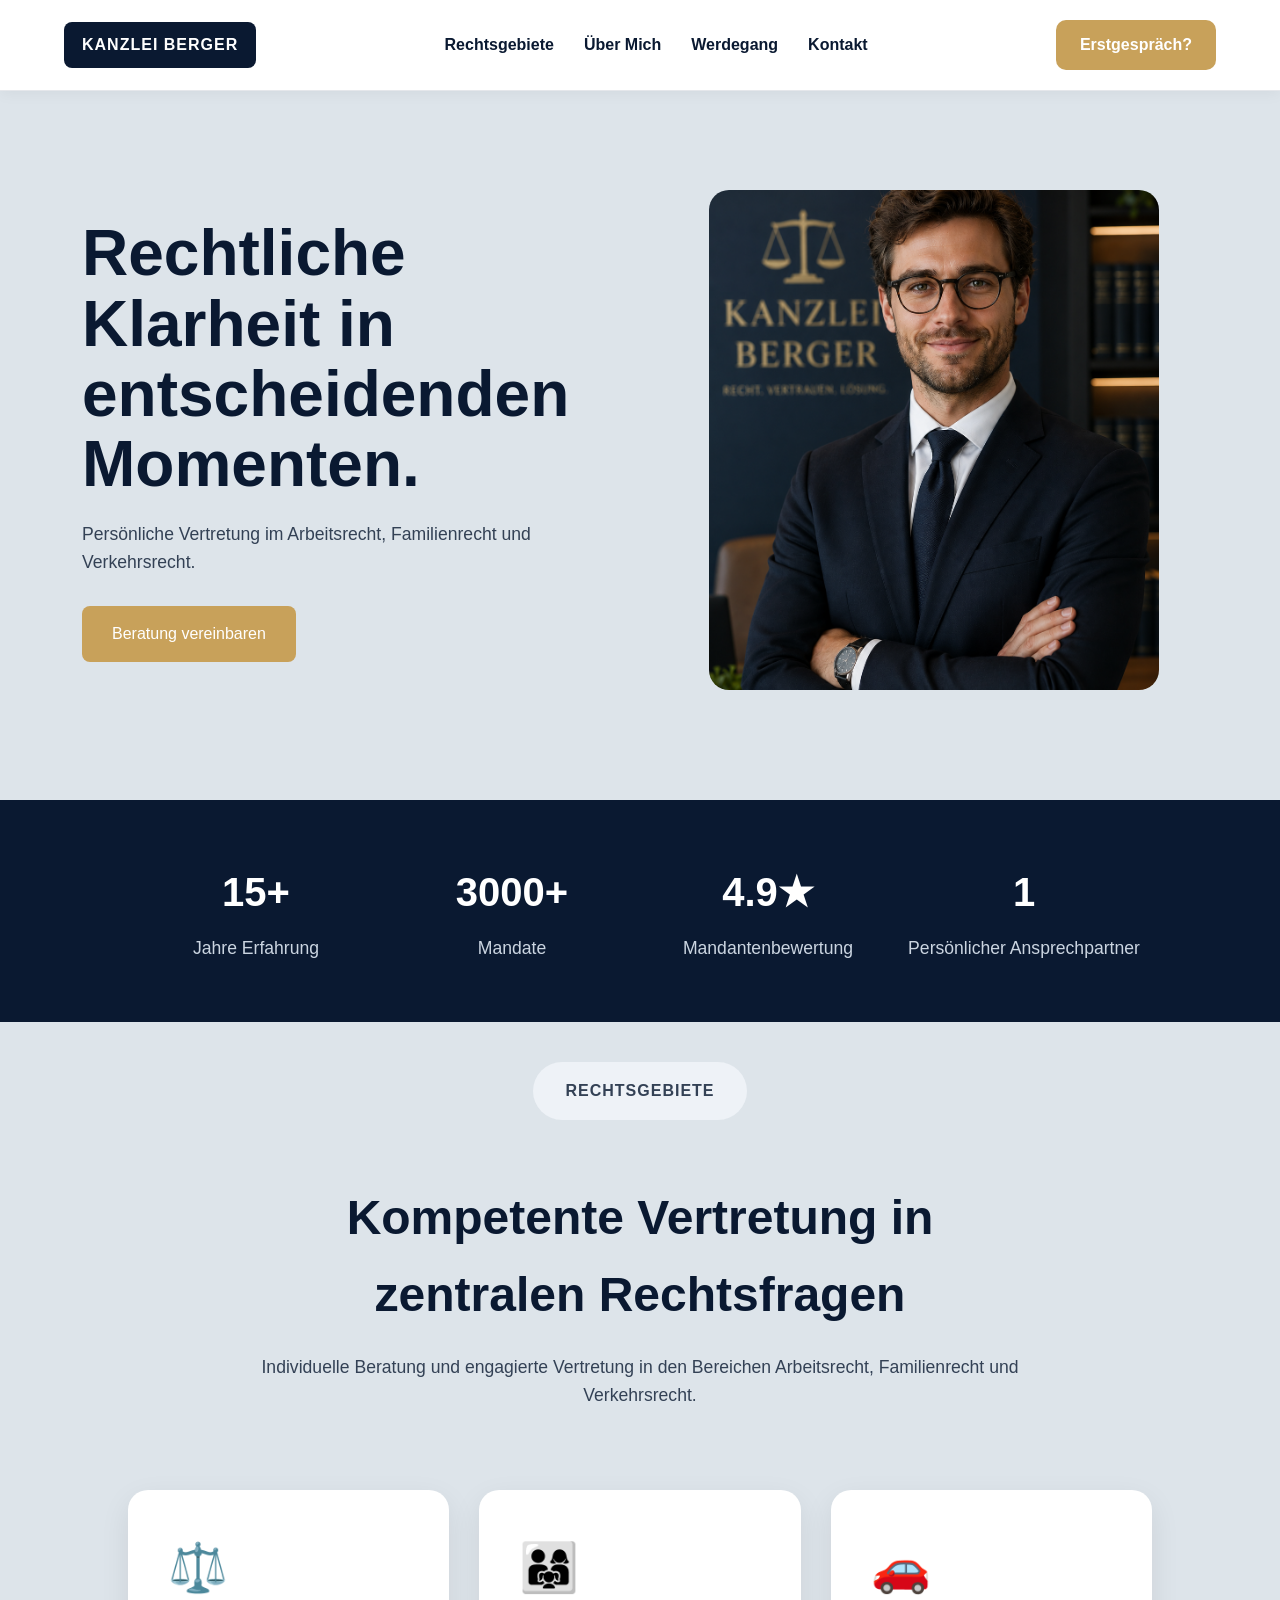
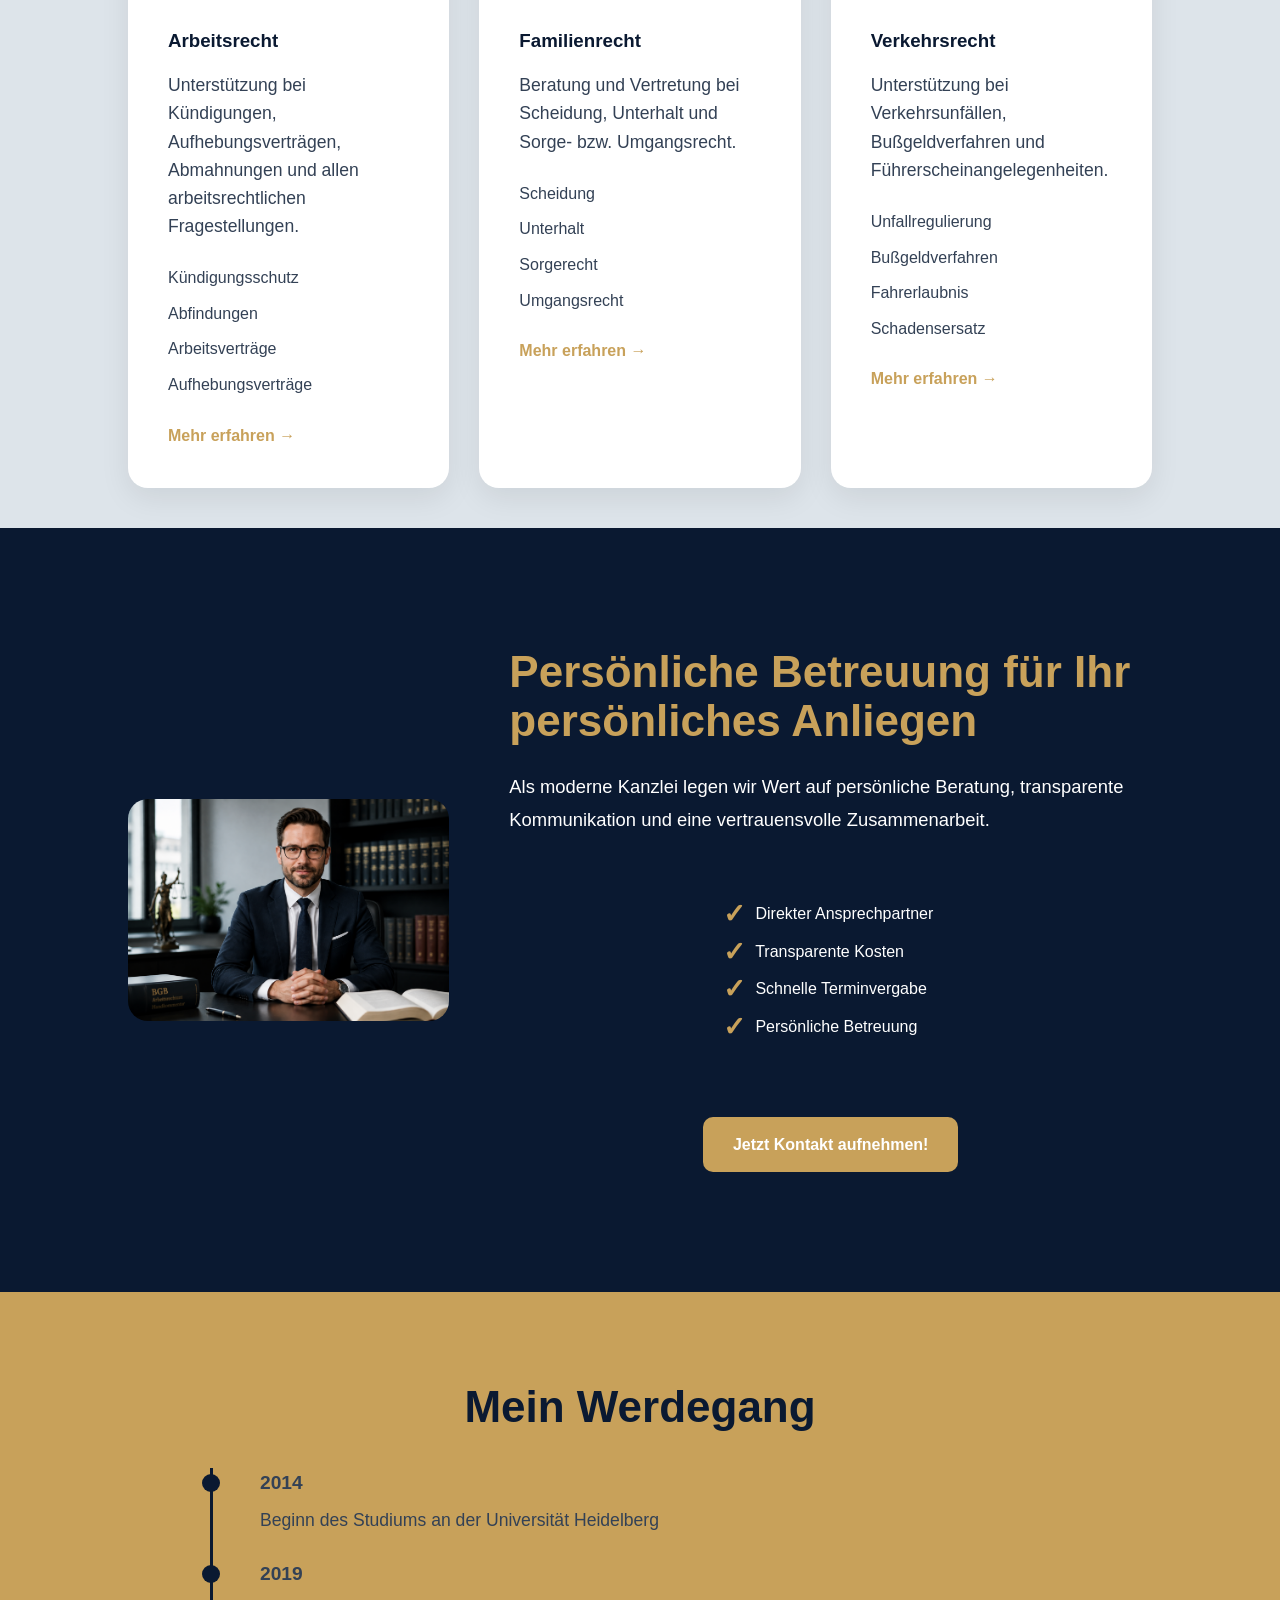
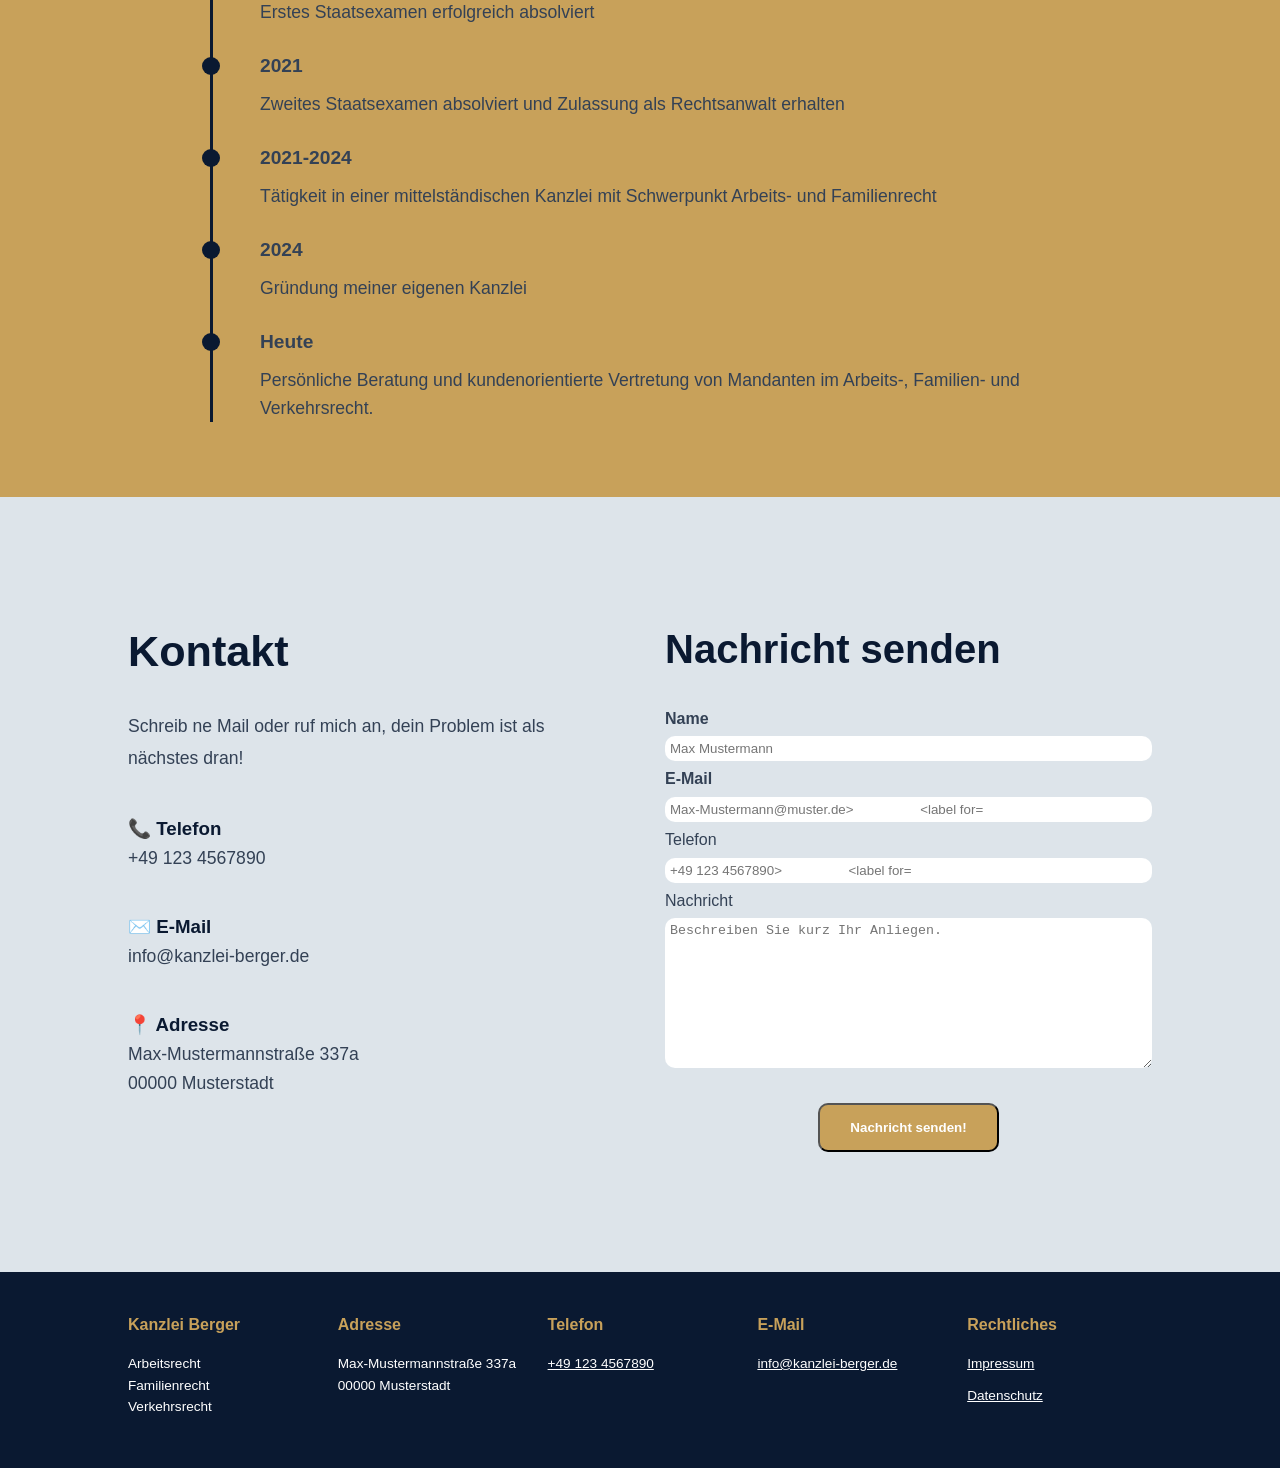
==== index.html @ c6db8bb5 "Update index.html tippfehler verbessert" ====
<!DOCTYPE html>
<html lang="de">

<head>

<meta charset="UTF-8">
<meta name="viewport" content="width=device-width, initial-scale=1.0">

<title>Kanzlei Berger | Arbeitsrecht · Familienrecht · Verkehrsrecht</title>

<meta name="description"
content="Persönliche Rechtsberatung im Arbeitsrecht, Familienrecht und Verkehrsrecht.">

<link rel="stylesheet" href="assets/css/style.css">

</head>

<body>

<header>

<nav>

<a href="index.html" class="logo">
         KANZLEI BERGER
</a>

<ul class="nav-links">

         <li><a href="#rechtsgebiete">Rechtsgebiete</a></li>
         <li><a href="#about">Über Mich</a></li>
         <li><a href="#werdegang">Werdegang</a></li>
         <li><a href="#kontakt">Kontakt</a></li>

</ul>

         <a href="#kontakt" class="nav-btn">
            Erstgespräch?
         </a>
   
</nav>

</header>

<section class="hero">

<div class="hero-grid">

<div class="hero-left">

<h1>
Rechtliche Klarheit
in entscheidenden Momenten.
</h1>

<p>
Persönliche Vertretung im Arbeitsrecht,
Familienrecht und Verkehrsrecht.
</p>

<a href="#kontakt">
Beratung vereinbaren
</a>

</div>

<div class="hero-right">

<div class="hero-portrait">

   <img src="assets/images/anwaltsportraitstart.jpg" 
        alt="Portrait eines Rechtsanwalts">

</div>

</div>

</div>

</section>

 <section class="stats">

    <div class="stat">
        <h2>15+</h2>
        <p>Jahre Erfahrung</p>
    </div>

    <div class="stat">
        <h2>3000+</h2>
        <p>Mandate</p>
    </div>

    <div class="stat">
        <h2>4.9★</h2>
        <p>Mandantenbewertung</p>
    </div>

    <div class="stat">
        <h2>1</h2>
        <p>Persönlicher Ansprechpartner</p>
    </div>

</section> 
  
<section id="rechtsgebiete" class="practice-area-section">

    <div class="section-header">

        <span class="section-tag">
            RECHTSGEBIETE
        </span>

        <h2>
            Kompetente Vertretung in zentralen Rechtsfragen
        </h2>

        <p>
            Individuelle Beratung und engagierte Vertretung in den Bereichen
            Arbeitsrecht, Familienrecht und Verkehrsrecht.
        </p>

    </div>

    <div class="practice-grid">

        <article id="arbeitsrecht" class="practice-card">

            <div class="practice-icon">⚖️</div>

            <h3>Arbeitsrecht</h3>

            <p>
                Unterstützung bei Kündigungen, Aufhebungsverträgen,
                Abmahnungen und allen arbeitsrechtlichen Fragestellungen.
            </p>

            <ul>
                <li>Kündigungsschutz</li>
                <li>Abfindungen</li>
                <li>Arbeitsverträge</li>
                <li>Aufhebungsverträge</li>
            </ul>

            <a href="arbeitsrecht.html">Mehr erfahren →</a>

        </article>

        <article id="familienrecht" class="practice-card">

            <div class="practice-icon">👨‍👩‍👧</div>

            <h3>Familienrecht</h3>

            <p>
                Beratung und Vertretung bei Scheidung,
                Unterhalt und Sorge- bzw. Umgangsrecht.
            </p>

            <ul>
                <li>Scheidung</li>
                <li>Unterhalt</li>
                <li>Sorgerecht</li>
                <li>Umgangsrecht</li>
            </ul>

            <a href="familienrecht.html">Mehr erfahren →</a>

        </article>

        <article id="verkehrsrecht" class="practice-card">

            <div class="practice-icon">🚗</div>

            <h3>Verkehrsrecht</h3>

            <p>
                Unterstützung bei Verkehrsunfällen,
                Bußgeldverfahren und Führerscheinangelegenheiten.
            </p>

            <ul>
                <li>Unfallregulierung</li>
                <li>Bußgeldverfahren</li>
                <li>Fahrerlaubnis</li>
                <li>Schadensersatz</li>
            </ul>

            <a href="verkehrsrecht.html">Mehr erfahren →</a>

        </article>

    </div>

</section>

<section id="about" class="about-section">

    <div class="about-image">

        <img src="assets/images/anwaltsportrait.jpg" alt="Rechtsanwalt bei der Arbeit">
     
    </div>
    
    <div class="about-content">
     
       <h2>
           Persönliche Betreuung für Ihr persönliches Anliegen
       </h2>   

       <p>
           Als moderne Kanzlei legen wir Wert auf persönliche Beratung,
           transparente Kommunikation und eine vertrauensvolle Zusammenarbeit.
       </p>

     <div class="about-actions">
      
       <ul>

           <li>
               <span class="checkmark">✓</span> 
               Direkter Ansprechpartner
           </li>

           <li>
               <span class="checkmark">✓</span> 
               Transparente Kosten
           </li>

           <li>
               <span class="checkmark">✓</span> 
               Schnelle Terminvergabe
           </li>

           <li>
               <span class="checkmark">✓</span>  
               Persönliche Betreuung
           </li>
        
       </ul>

       <a href="#kontakt" class="about-btn">
           Jetzt Kontakt aufnehmen!
       </a>

     </div>
    </div>

</section>
   
<section id="werdegang" class="career-section">

      <h2>Mein Werdegang</h2>

      <div class="timeline">

         <div class="timeline-item">

            <span class="timeline-year">2014</span>
         
            <p>Beginn des Studiums an der Universität Heidelberg</p>

         </div>

         <div class="timeline-item">

            <span class="timeline-year">2019</span>

            <p>Erstes Staatsexamen erfolgreich absolviert</p>

         </div>

         <div class="timeline-item">
            
            <span class="timeline-year">2021</span>

            <p>Zweites Staatsexamen absolviert und Zulassung als Rechtsanwalt erhalten</p>
         
         </div>

         <div class="timeline-item">

            <span class="timeline-year">2021-2024</span>

            <p>Tätigkeit in einer mittelständischen Kanzlei mit Schwerpunkt Arbeits- und Familienrecht</p>

         </div>

         <div class="timeline-item">

            <span class="timeline-year">2024</span>

            <p>Gründung meiner eigenen Kanzlei</p>

         </div>

         <div class="timeline-item">

            <span class="timeline-year">Heute</span>

            <p>Persönliche Beratung und kundenorientierte Vertretung von Mandanten im Arbeits-, Familien- und Verkehrsrecht.</p>

         </div>

      </div>

</section>

<section id="kontakt" class="contact-section">

   <div class="contact-grid">
 
      <div class="contact-info">

       <h2>Kontakt</h2>

       <p>
        Schreib ne Mail oder ruf mich an,
        dein Problem ist als nächstes dran!
       </p>

      <div class="contact-item">

      <h3>📞 Telefon</h3>

      <p>+49 123 4567890</p>

      </div>
   
      <div class="contact-item">

      <h3>✉️ E-Mail</h3> 

      <p>info@kanzlei-berger.de</p> 

      </div>

      <div class="contact-item">

      <h3>📍 Adresse</h3>

      <p>
       Max-Mustermannstraße 337a<br>

       00000 Musterstadt
       </p>
      </div>
   </div>

      <div class="contact-form">

      <h2>Nachricht senden</h2>

                  <form action="https://formspree.io/f/xkoaqbzl" method="POST">

                  <label for="name">Name</label>
            
                  <input type="text" id="name" name="name" required placeholder="Max Mustermann">

                  <label for="email">E-Mail</label>
                  
                  <input type="email" id="email" name="email" required placeholder="Max-Mustermann@muster.de>

                  <label for="phone">Telefon</label>
   
                  <input type="tel" id="phone" name="phone" required placeholder="+49 123 4567890>

                  <label for="message">Nachricht</label>
                  
                  <textarea id="message" name="message" required placeholder="Beschreiben Sie kurz Ihr Anliegen."></textarea>

                  <button type="submit" class="about-btn">
                  
                  Nachricht senden!
   
                  </button>

         </form>
      
      </div>

   </div>
 
</section>

<footer class="footer">

         <div class="footer-grid">

            <div class="footer-item">
              
               <h3>Kanzlei Berger</h3>

               <p>Arbeitsrecht<br> 
                  Familienrecht<br>
                  Verkehrsrecht
               </p>
            
            </div>

            <div class="footer-item">

               <h3>Adresse</h3>

               <p>Max-Mustermannstraße 337a<br>

                  00000 Musterstadt </p>
               
            </div>
                  
            <div class="footer-item">

               <h3>Telefon</h3>

               <a href="tel:+491234567890">
                  +49 123 4567890
               </a>

            </div>

            <div class="footer-item">

               <h3>E-Mail</h3>

               <a href="mailto:info@kanzlei-berger.de">
                  info@kanzlei-berger.de
               </a>

            </div>

            <div class="footer-item">

               <h3>Rechtliches</h3>

               <a href="impressum.html">

                  Impressum
               
               </a>

               <a href="datenschutz.html">

                  Datenschutz

               </a>

            </div>
   
         </div>

</footer>
   
</body>

</html>
---- assets/css/style.css ----
/* ==========================
   BASIS
========================== */

*{
    margin:0;
    padding:0;
    box-sizing:border-box;
}

html,
body{

    width:100%;
    overflow-x:hidden;

}

html{
    scroll-behavior:smooth;
}

body{
    font-family: Arial, sans-serif;
    color:#334155;
    background:#FFFFFF;
    line-height:1.6;
    padding-top:80px;
}

/* ==========================
   DESIGN SYSTEM
========================== */

:root{

    --navy:#0A1931;
    --gold:#C8A15A;
    --white:#FFFFFF;
    --light:#F7F8FA;
    --text:#334155;
    --grey:#dde4ea;
   
}

/* ==========================
   LAYOUT
========================== */

.container{
    width:90%;
    max-width:1200px;
    margin:auto;
}

/* ==========================
   TYPOGRAFIE
========================== */

h1,h2,h3{
    color:var(--navy);
}

h1{
    font-size:4rem;
    line-height:1.1;
}

p{
    font-size:1.1rem;
}

/* ==========================
   NAVIGATION
========================== */

header{

    position:fixed;

    top:0;

    left:0;

    width:100%;

    z-index:1000;
   
    background:white;
    
    border-bottom:1px solid #e5e7eb;

    box-shadow:0 2px 15px rgba(0,0,0,0.05);

}

nav{

    width:90%;
    
    max-width:1200px;

    margin:auto;

    display:flex;

    align-items:center;

    padding:20px 0;

    gap:50px;

}

.logo{

    background:var(--navy);

    color:white;

    padding:10px 18px;

    border-radius:8px;

    letter-spacing:1px;

    font-size:1rem;

    text-transform:uppercase;
   
}

nav ul{

    display:flex;

    gap:30px;

    list-style:none;

    margin:auto;
   
}

nav a{

    text-decoration:none;
    color:var(--navy);

    font-weight:600;

}

nav a:hover,
nav a.active{

    text-decoration:underline;

}

.nav-btn{

   background:var(--gold);

   color:white;

   padding:12px 24px;

   border-radius:10px;

   text-decoration:none;

   fone-weight:600;

}

/* ==========================
   HERO
========================== */

.hero{

    min-height:80vh;

    display:flex;

    align-items:center;

    justify-content:center;

    text-align:center;

    background:var(--grey);

    padding:80px 20px;
   
}

.hero-content{

    max-width:800px;

}

.hero p{

    margin-top:20px;

}

.hero a{

    display:inline-block;

    margin-top:30px;

    background:var(--gold);

    color:white;

    text-decoration:none;

    padding:15px 30px;

    border-radius:8px;

}

/* ==========================
   HERO GRID
========================== */

.hero-grid{

    display:grid;

    grid-template-columns:1fr 1fr;

    gap:60px;
   
    align-items:center;

    width:90%;

    max-width:1200px;

}

.hero-left{

    text-align:left;

}

.hero-right{

    display:flex;

    justify-content:center;

}

.hero-portrait{

    width:100%;

    max-width:450px;

    height:500px;
   
    border-radius:20px;

    overflow:hidden;

    justify-self:end;

}

.hero-portrait img{

    width:100%;

    height:100%;

    object-fit:cover;

    display:block;

}

/* ==========================
   TRUST BAR
========================== */

.stats{

    display:grid;

    grid-template-columns:repeat(4,1fr);

    background:var(--navy);

    color:white;

    padding:60px 10%;

    text-align:center;

}

.stat h2{

    color:white;

    font-size:2.5rem;

    margin-bottom:10px;

}

.stat p{

    color:#cbd5e1;

}

/* Mobile */

@media (max-width:900px){

    .stats{

        grid-template-columns:1fr 1fr;

        gap:30px;

    }

}

/* ==========================
   PRACTICE AREAS
========================== */

.practice-area-section{

    padding:40px 10%;

    background:var(--grey);

}

.section-header{

    text-align:center;

    max-width:800px;

    margin:0 auto 80px;

}

.section-tag{

    display:inline-block;

    padding:16px 32px;

    background:#eef2f7;

    border-radius:30px;

    font-size:1rem;

    font-weight:600;

    letter-spacing:1px;

    margin-bottom:20px;

}

.section-header h2{

    margin-bottom:20px;

    font-size:3rem;

}

.practice-grid{

    display:grid;

    grid-template-columns:repeat(3,1fr);

    gap:30px;

}

.practice-card{

    background:white;

    padding:40px;

    border-radius:20px;

    box-shadow:0 10px 30px rgba(0,0,0,.08);

    transition:.3s ease;

}

.practice-card:hover{

    transform:translateY(-10px);

    box-shadow:0 20px 50px rgba(0,0,0,.15);

}

.practice-icon{

    font-size:3rem;

    margin-bottom:20px;

}

.practice-card h3{

    margin-bottom:15px;

}

.practice-card p{

    margin-bottom:25px;

}

.practice-card ul{

    list-style:none;

    margin-bottom:25px;

}

.practice-card ul li{

    margin-bottom:10px;

}

.practice-card a{

    color:var(--gold);

    font-weight:600;

    text-decoration:none;

}

@media (max-width:900px){

    .practice-grid{

        grid-template-columns:1fr;

    }

    .section-header h2{

        font-size:2.2rem;

    }

}

/* ======================
   ABOUT SECTION
====================== */

.about-section{
   
   display:grid;

   grid-template-columns:1fr 2fr;

   background:var(--navy);

   color:white;
   
   gap:60px;

   align-items:center;

   padding:120px 10%;

}

.about-image{

   background:#dbe4ee;

   border-radius:20px;

   overflow:hidden;

}

.about-image img{

   width:100%;

   height:100%;

   object-fit:cover;

   display:block;

}

.about-content h2{

   font-size:2.75rem;

   color:var(--gold);
   
   line-height:1.1;

   margin-bottom:25px;

}

.about-content p{

   font-size:1.15rem;

   line-height:1.8;

   margin-bottom:30px;

}

.about-btn{

   display:inline-block;

   margin-top:30px;

   background:var(--gold);

   color:white;

   text-decoration:none;

   padding:15px 30px;

   border-radius:10px;

   font-weight:600;

   transition:0.3s;
   
}

.about-btn:hover{

   transform:translateY(-3px);

   box-shadow:0 10px 25px rgba(0,0,0,.15);

}

.about-content ul{

   list-style:none;

   padding:0;

   margin:35px 0;

}

.about-content li{

   margin-bottom:12px;

}

.about-actions{

   display:flex;

   flex-direction:column;

   align-items:center;

}

.checkmark{

         display:inline-block;

         transform:scale(1.7);
   
         color:var(--gold);
   
         font-weight:750;

         margin-right:10px;

}

.contact-section{

         padding:120px 10%;

         background:var(--grey);

}

.contact-grid{

         display:grid;

         grid-template-columns:1fr 1fr;

         gap:50px;

}

.contact-info h2{

         font-size:2.7rem;

         margin-bottom:25px;

}

.contact-form h2{
         
         font-size:2.5rem;

         margin-bottom:25px;

}

.contact-info > p{

         margin-bottom:40px;

         line-height:1.8;
   
}

.contact-item{

         margin-bottom:40px;

}

.contact-form form{

         display:flex;

         flex-direction:column;

         gap:5px;

}

.contact-form input,
.contact-form textarea{

         padding:5px;

         border-radius:10px;

         border:none;

         width:100%;
   
}

.contact-form textarea{

         min-height:150px;

         resize:vertical;

}

.contact-form label{

         font-weight:600;

}

.contact-form button{

         align-self:center;

}

.footer{

         background:var(--navy);

         color:white;

         padding:40px 10%;

         font-size:0.9rem;
   
}

.footer-grid{

         display:grid;

         grid-template-columns:repeat(5,1fr);

         gap:25px;

}

.footer-item h3{

         color:var(--gold);

         margin-bottom:15px;

         font-size:1rem;

}

.footer-item a{

         display:block;

         color:white;

         text-decoration:underline;

         margin-bottom:10px;

         font-size:0.85rem;

}

.footer-item a:hover{

         color:var(--gold);

         transform:scale(1.05);

}

.footer-item p{

         color:white;

         text-decoration:none;

         margin-bottom:10px;

         font-size:0.85rem;

}

.career-section{

         background:var(--gold);

         padding:80px 10% 50px;

}

.career-section h2{

         color:var(--navy);

         font-size:2.75rem;

         font-weight:600;

         margin-bottom:25px;

         text-align:center;

}

.timeline{

         max-width:900px;

         margin:0 auto;

         position:relative;

}

.timeline::before{

         content:"";

         position:absolute;

         left:20px;

         top:0;

         bottom:0;

         width:3px;

         background:var(--navy);

}

.timeline-item{

         position:relative;

         padding-left:70px;

         margin-bottom:25px;

}

.timeline-item::before{

         content:"";

         position:absolute;

         left:12px;

         top:6px;

         width:18px;

         height:18px;

         border-radius:50%;

         background:var(--navy);

}

.timeline-year{

         display:block;

         font-weight:700;

         font-size:1.2rem;

         margin-bottom:8px;

}

.service-list{

   list-style:none;

   max-width:550px;

   margin:30px auto 60px;

   padding:50px;

   background:var(--navy);

   color:white;
   
   border-radius:20px;

   box-shadow:0 10px 30px rgba(0,0,0,.08);

   border:2px solid var(--gold);

}

.service-list li{

   display:flex;

   align-items:center;

   gap:12px;

   font-size:1.15rem;

   margin-bottom:10px;
}

.section-header h2{

   margin-bottom:20px;
   
   margin-top:40px;

}

.page-image{

   width:100%;

   max-width:500px;

   height:400px;

   border-radius:20px;

   overflow:hidden;

   box-shadow:0 15px 40px rgba(0,0,0,.15);

}

.page-image img{

   width:100%;

   height:100%;

   object-fit:cover;

   display:block;

}

/* ==========================
   RESPONSIVE
========================== */

@media (max-width: 900px){

    .hero-grid{

        grid-template-columns:1fr;

    }

    h1{

        font-size:2.5rem;

    }

    .hero{

        padding-top:50px;

    }

    .hero-left{

        text-align:center;

    }

   nav{

         flex-direction:column;

         gap:15px;

         width:100%;

      }

   nav ul{
         
         flex-direction:column;
         
         align-items:center;

         gap:10px;

      }

   header{

         position:static;

      }

   .about-section{

      grid-template-columns:1fr;

   }

   .contact-grid{

      grid-template-columns:1fr;

   }

   .footer-grid{

      grid-template-columns:1fr;

   }

      .service-list{

      max-width:100%;

      padding:0 20px;

   }

   .service-list li{

      font-size:1rem;

   }

}
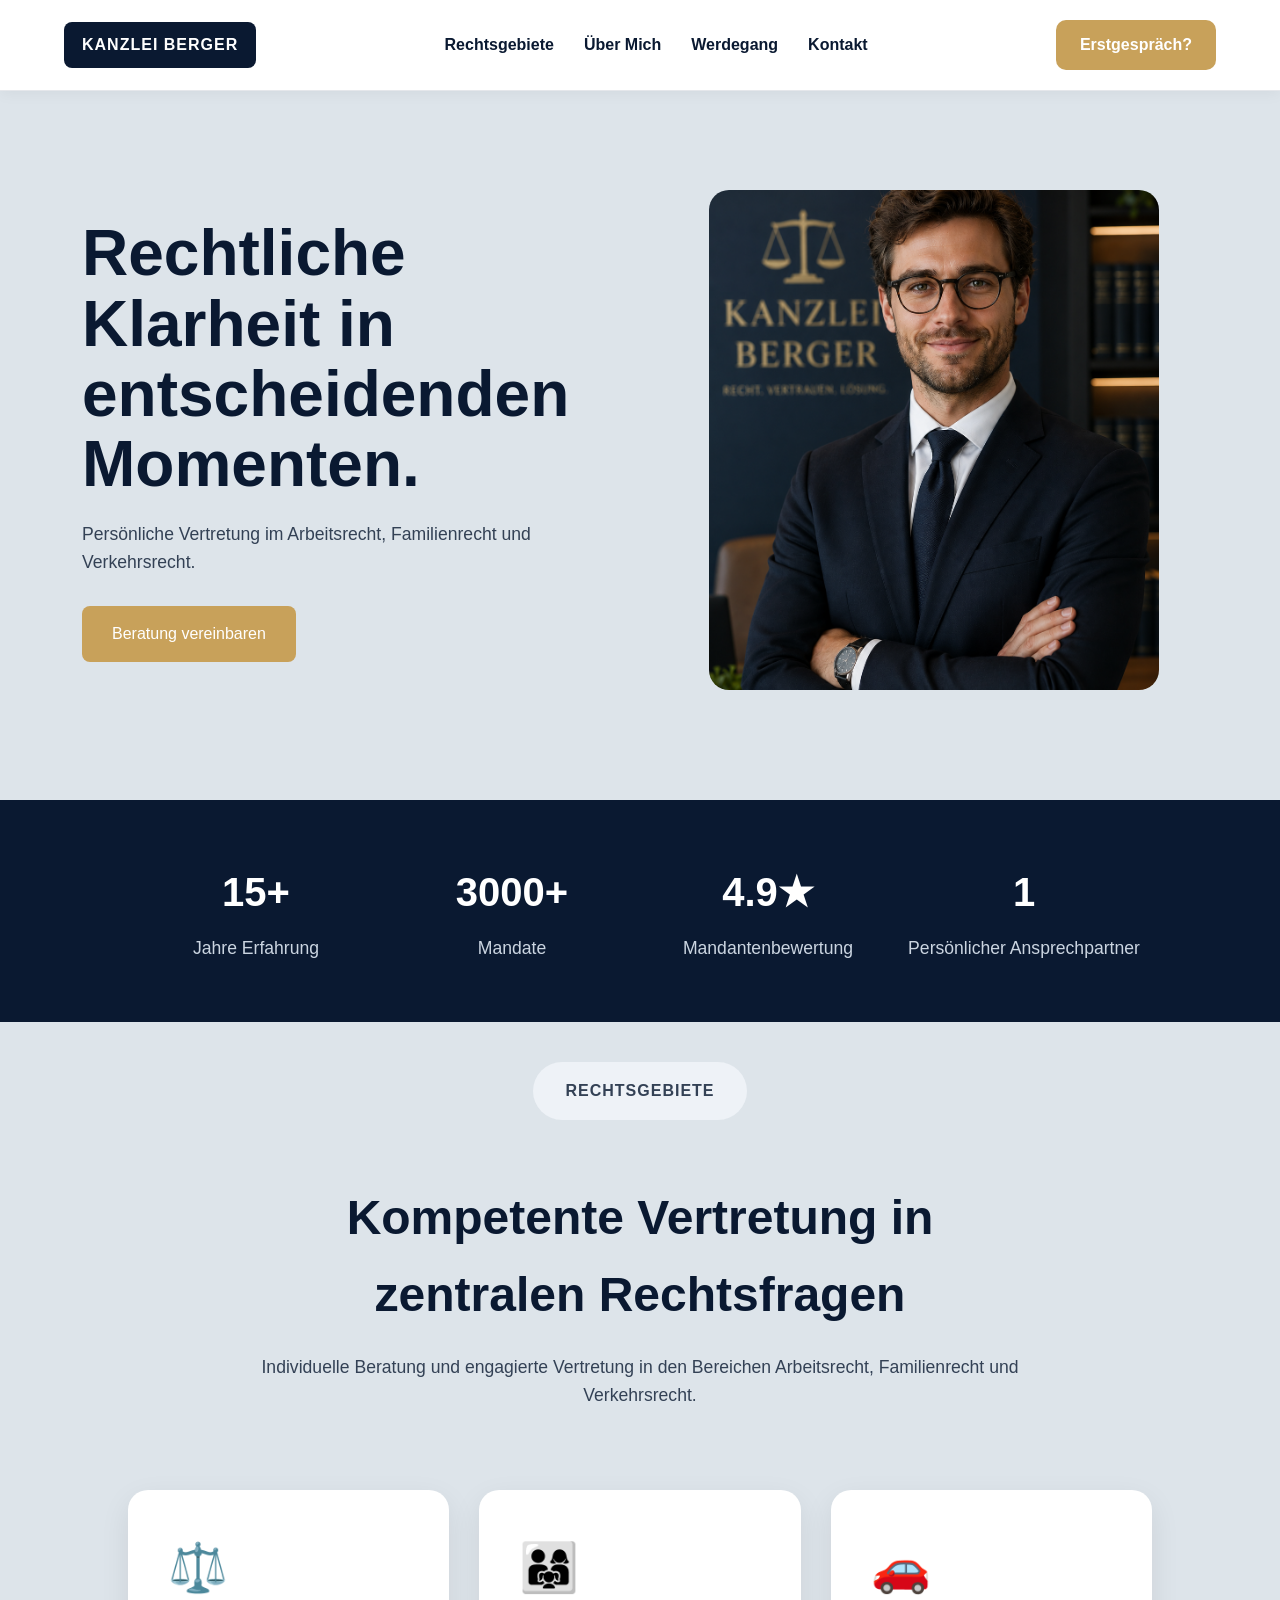
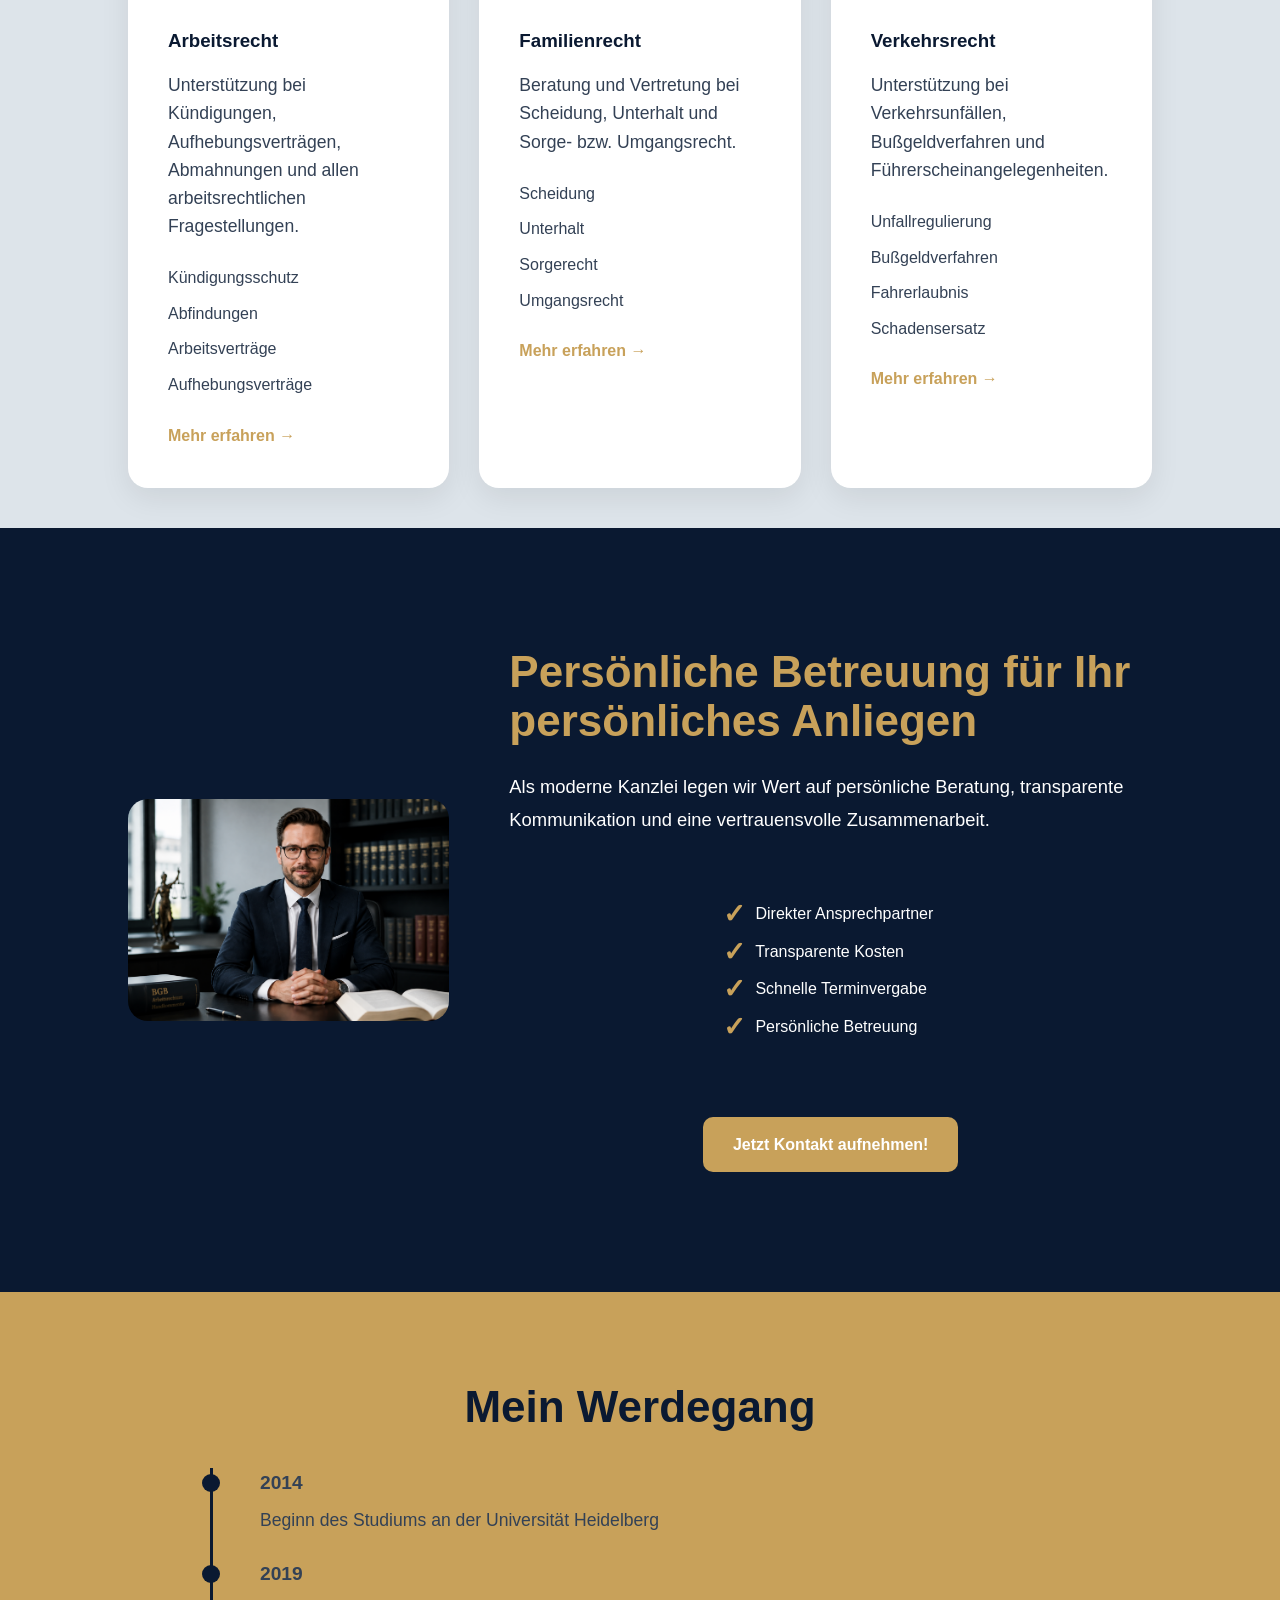
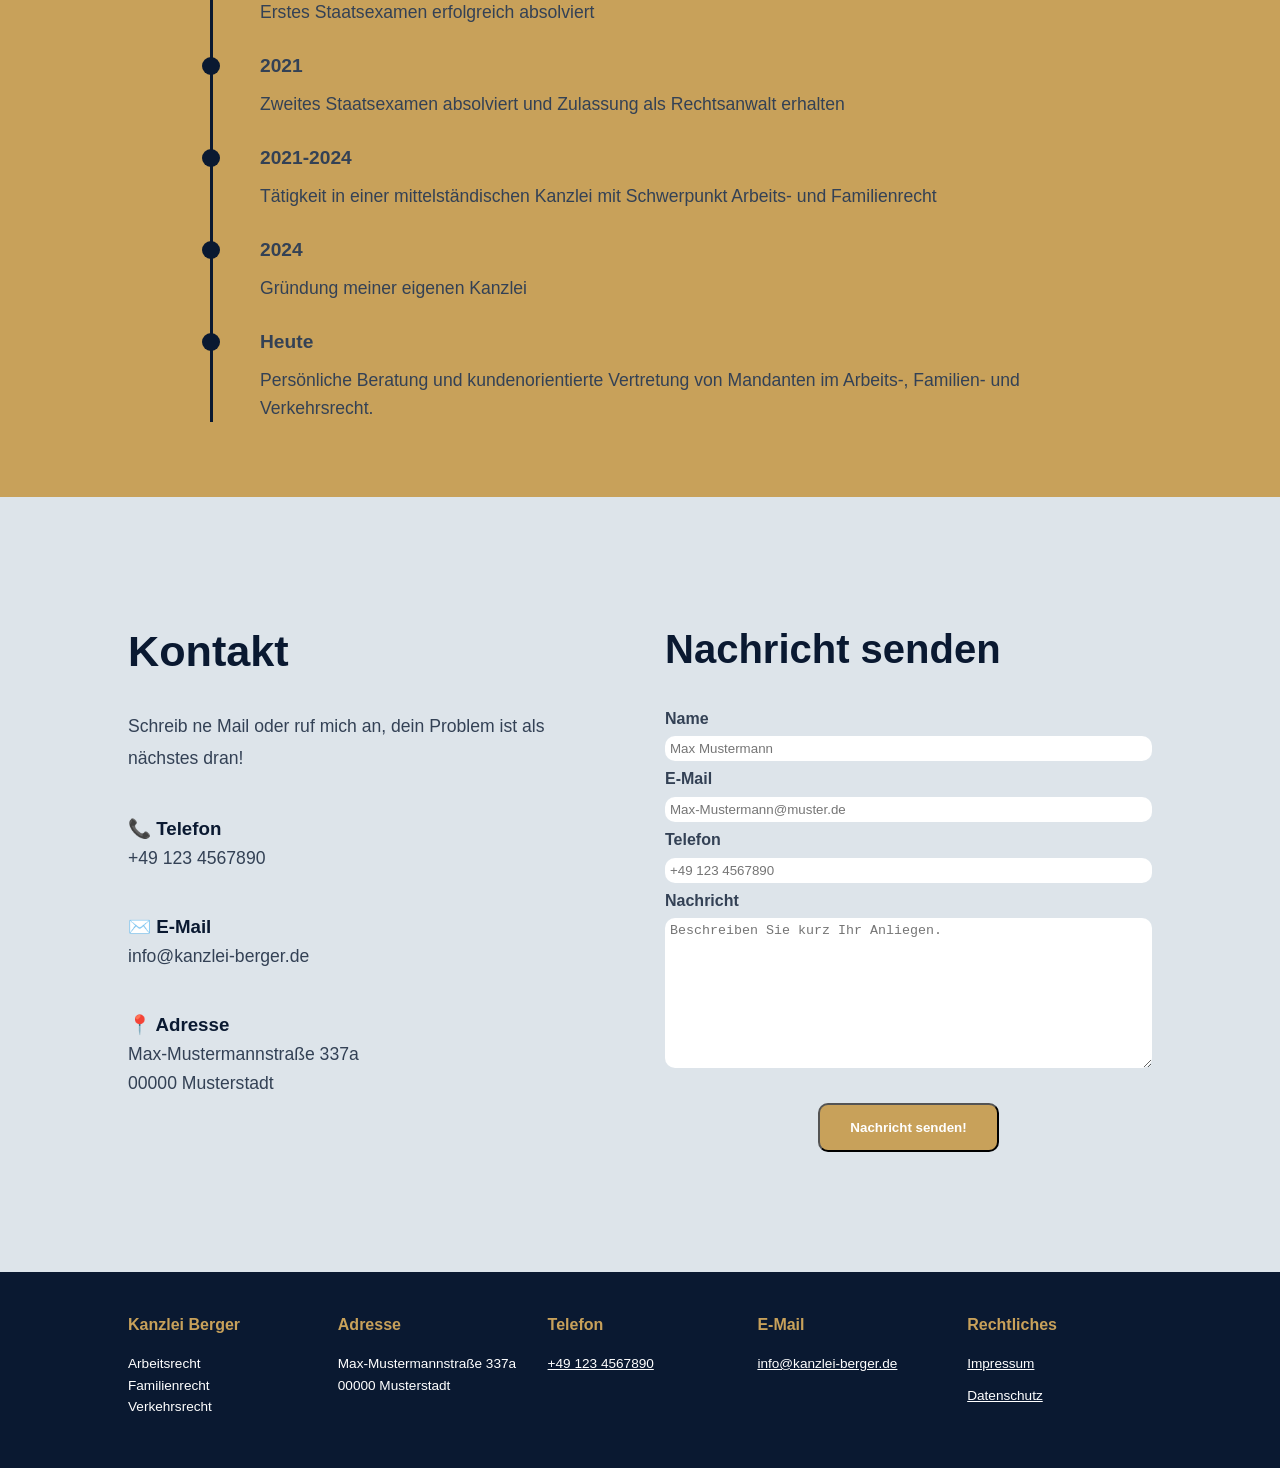
==== commit b4c20251: "Update index.html tippfehler verbessert" ====
--- a/index.html
+++ b/index.html
@@ -359,11 +359,11 @@
 
                   <label for="email">E-Mail</label>
                   
-                  <input type="email" id="email" name="email" required placeholder="Max-Mustermann@muster.de>
+                  <input type="email" id="email" name="email" required placeholder="Max-Mustermann@muster.de">
 
                   <label for="phone">Telefon</label>
    
-                  <input type="tel" id="phone" name="phone" required placeholder="+49 123 4567890>
+                  <input type="tel" id="phone" name="phone" required placeholder="+49 123 4567890">
 
                   <label for="message">Nachricht</label>
                   
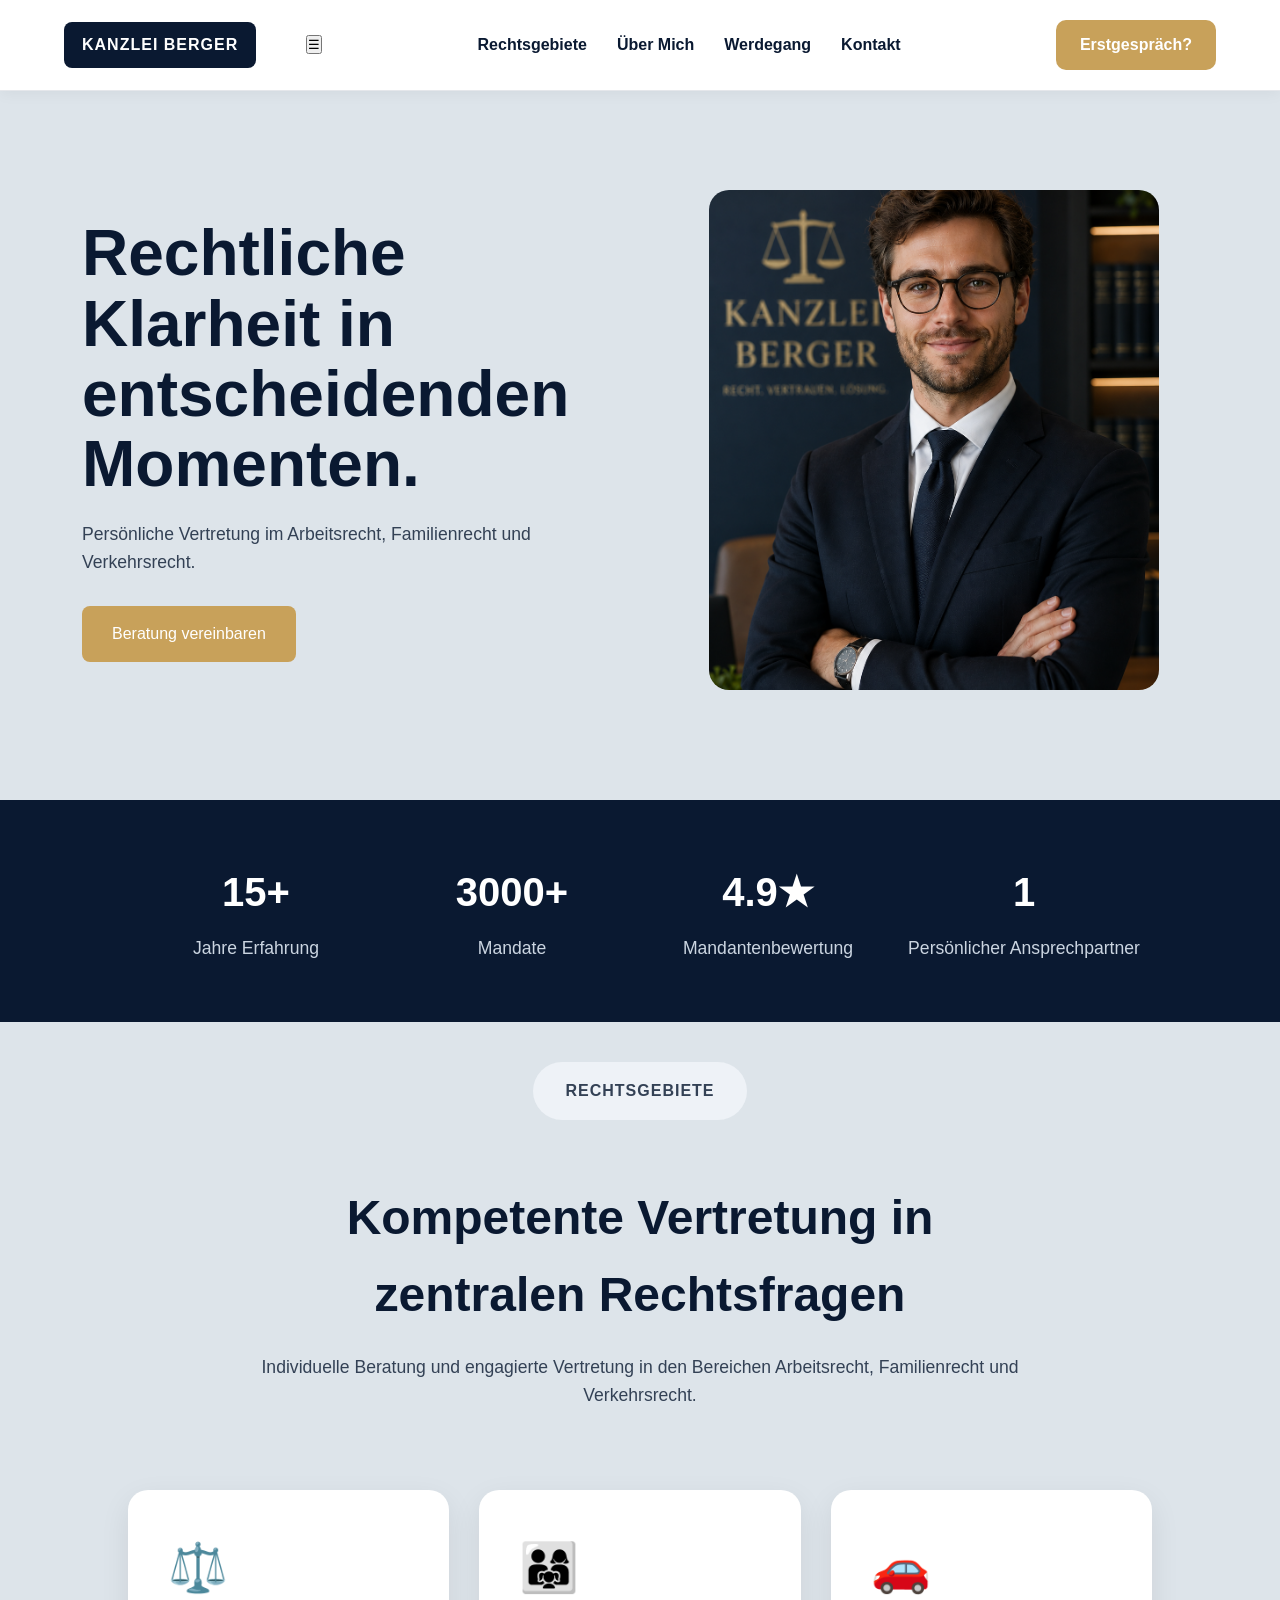
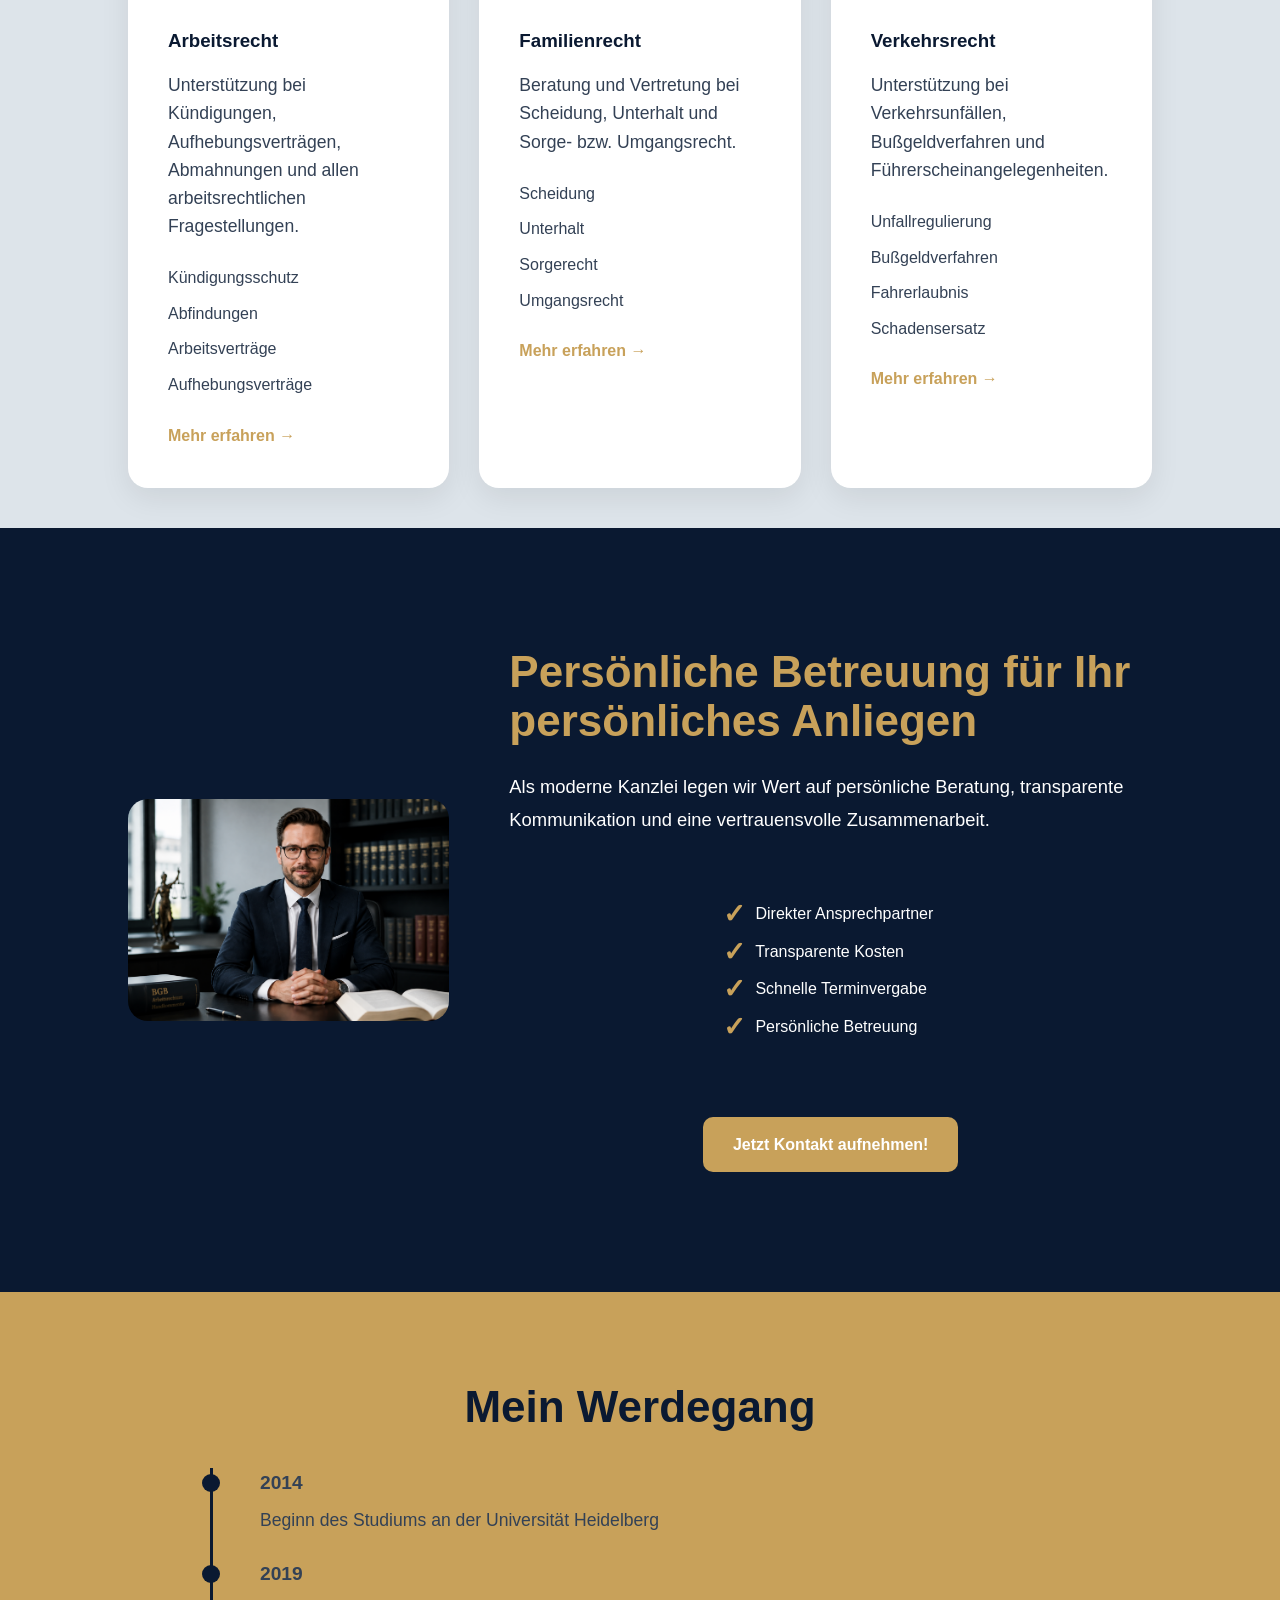
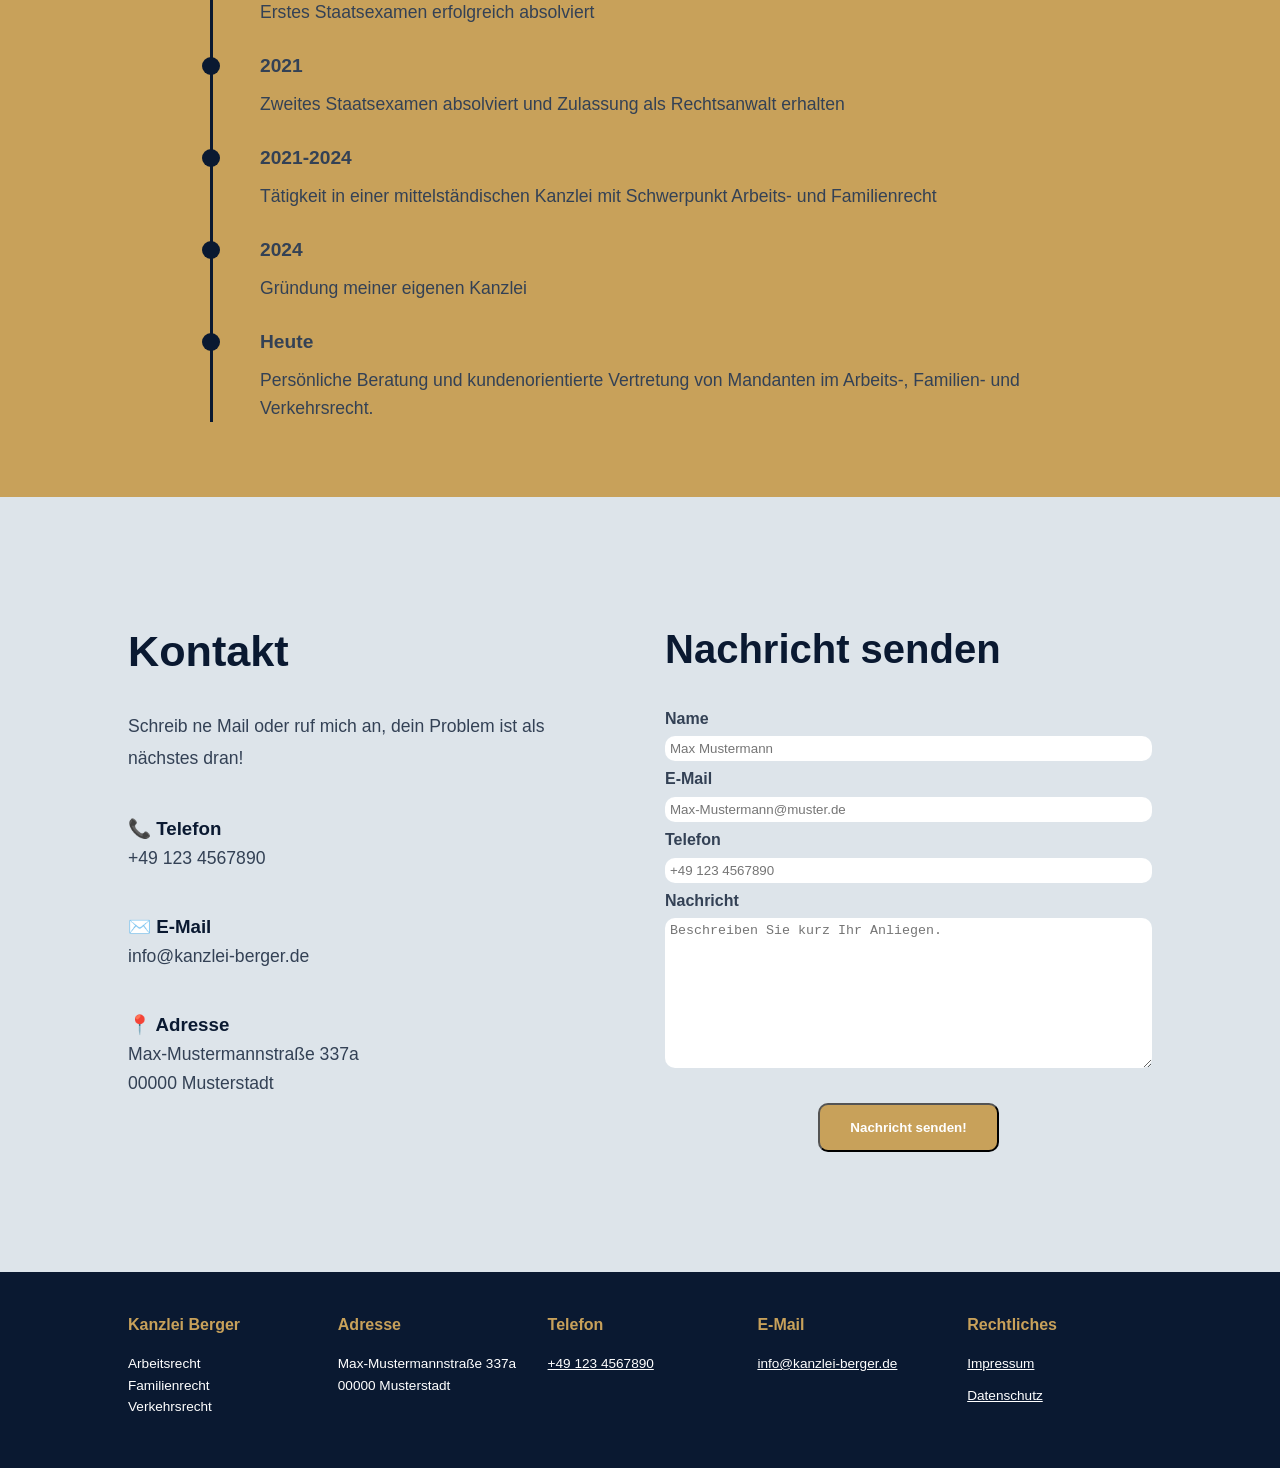
==== commit 7259dcbf: "Update index.html added hamburger menu button" ====
--- a/index.html
+++ b/index.html
@@ -13,6 +13,8 @@
 
 <link rel="stylesheet" href="assets/css/style.css">
 
+<script src="assets/js/main.js" defer></script>
+         
 </head>
 
 <body>
@@ -25,6 +27,12 @@
          KANZLEI BERGER
 </a>
 
+<button class="hamburger">
+
+☰
+
+</button>
+         
 <ul class="nav-links">
 
          <li><a href="#rechtsgebiete">Rechtsgebiete</a></li>
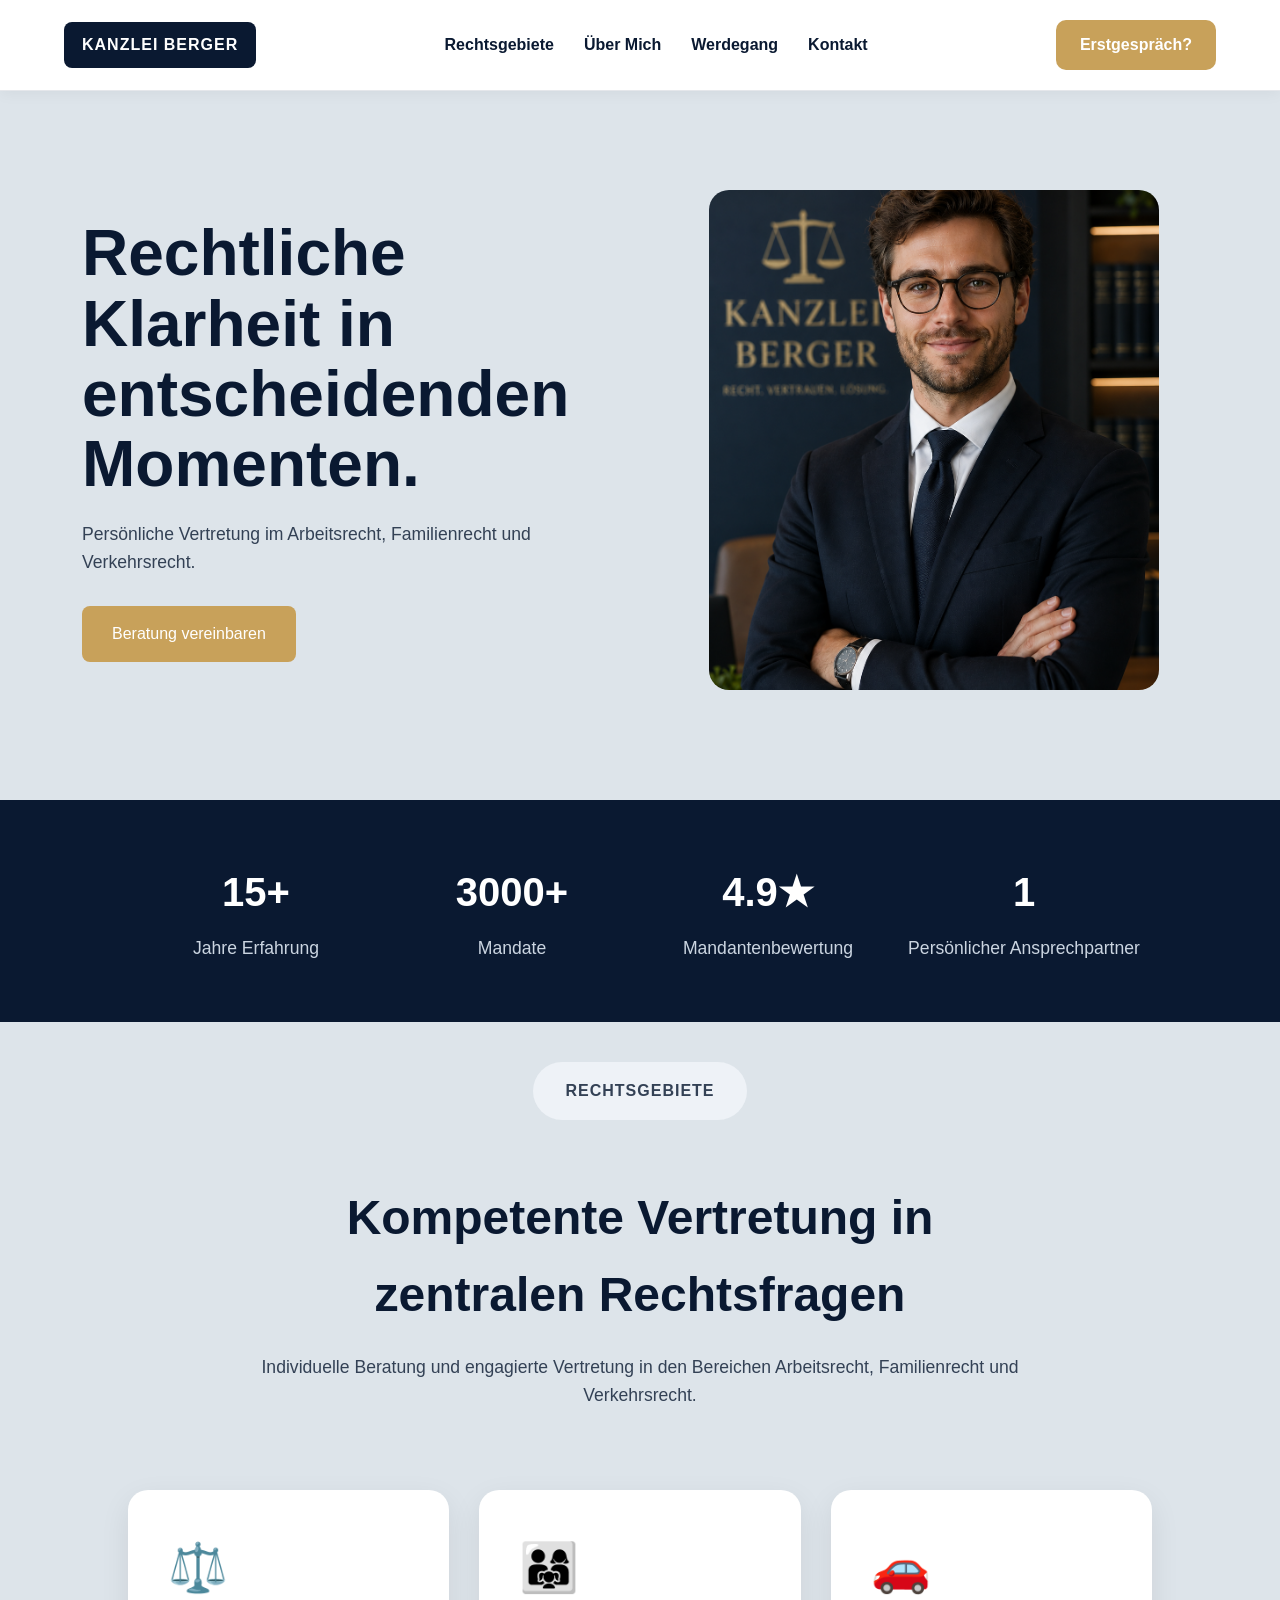
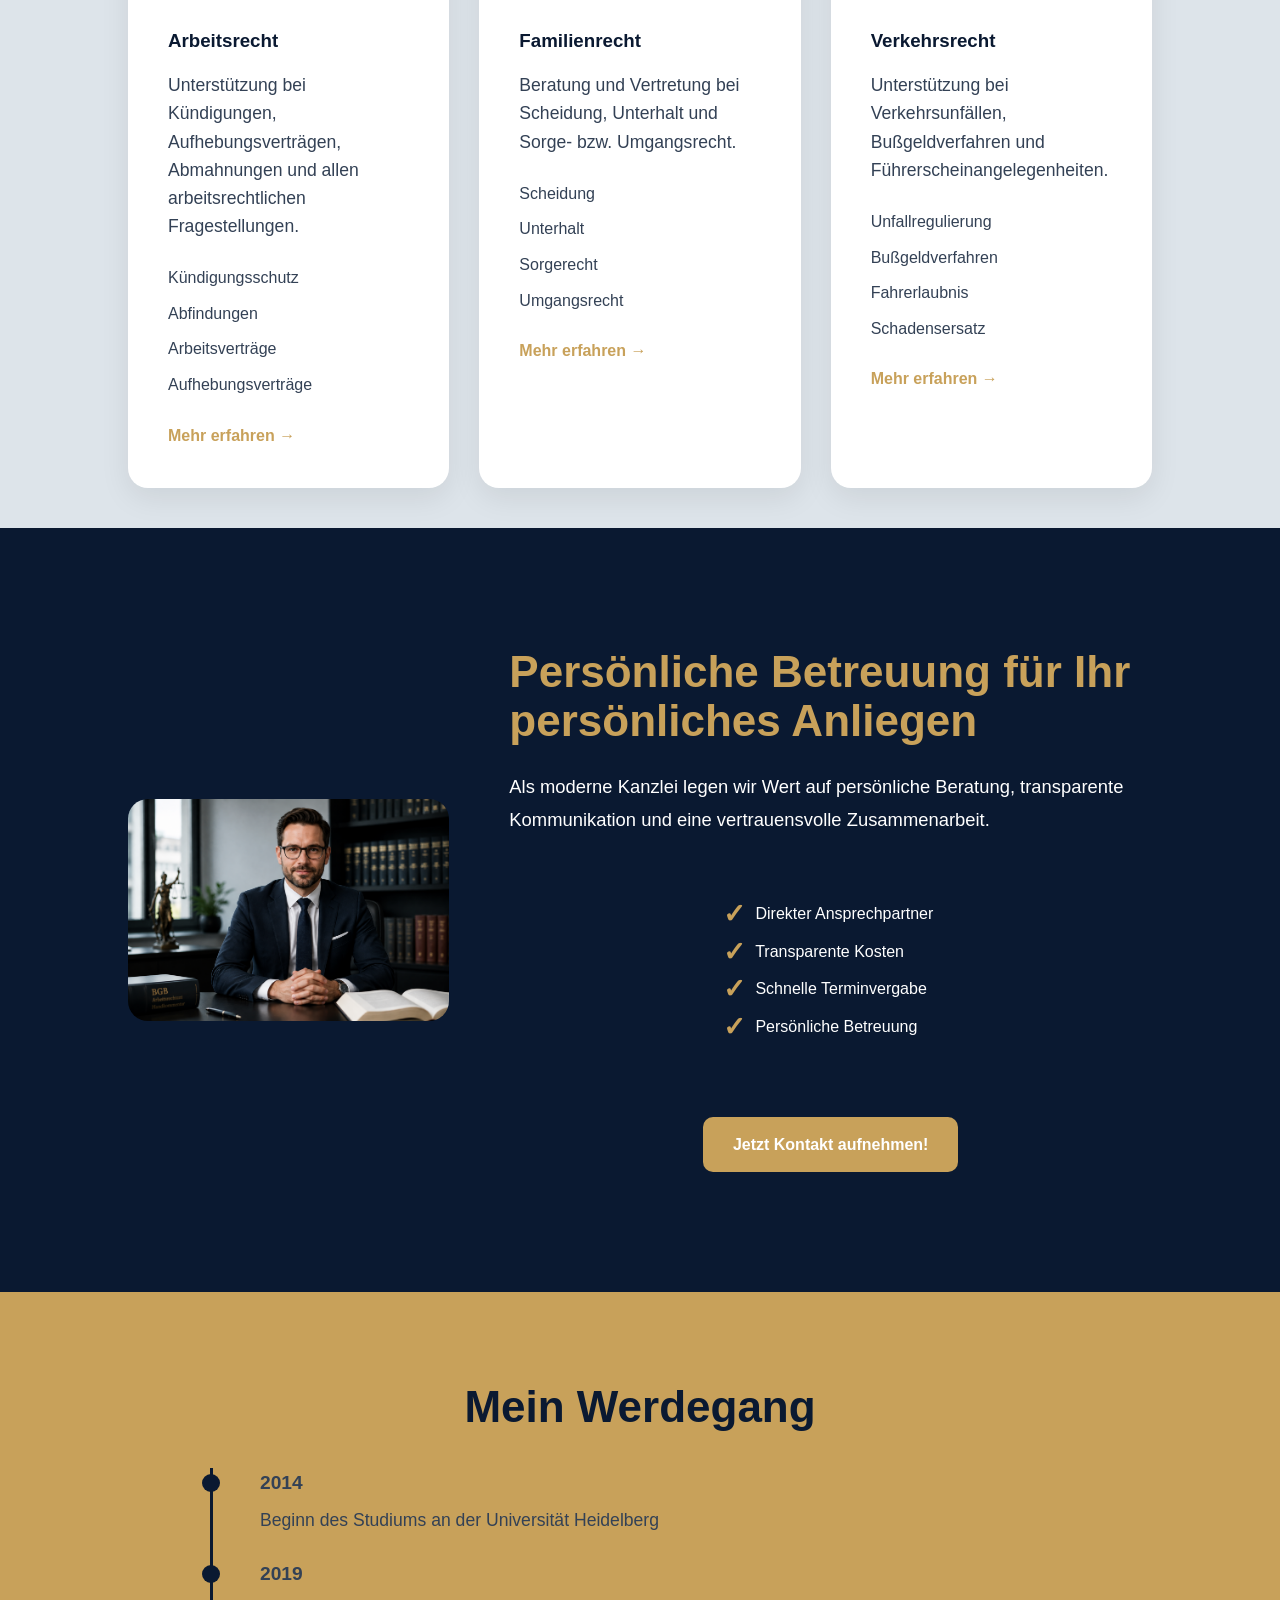
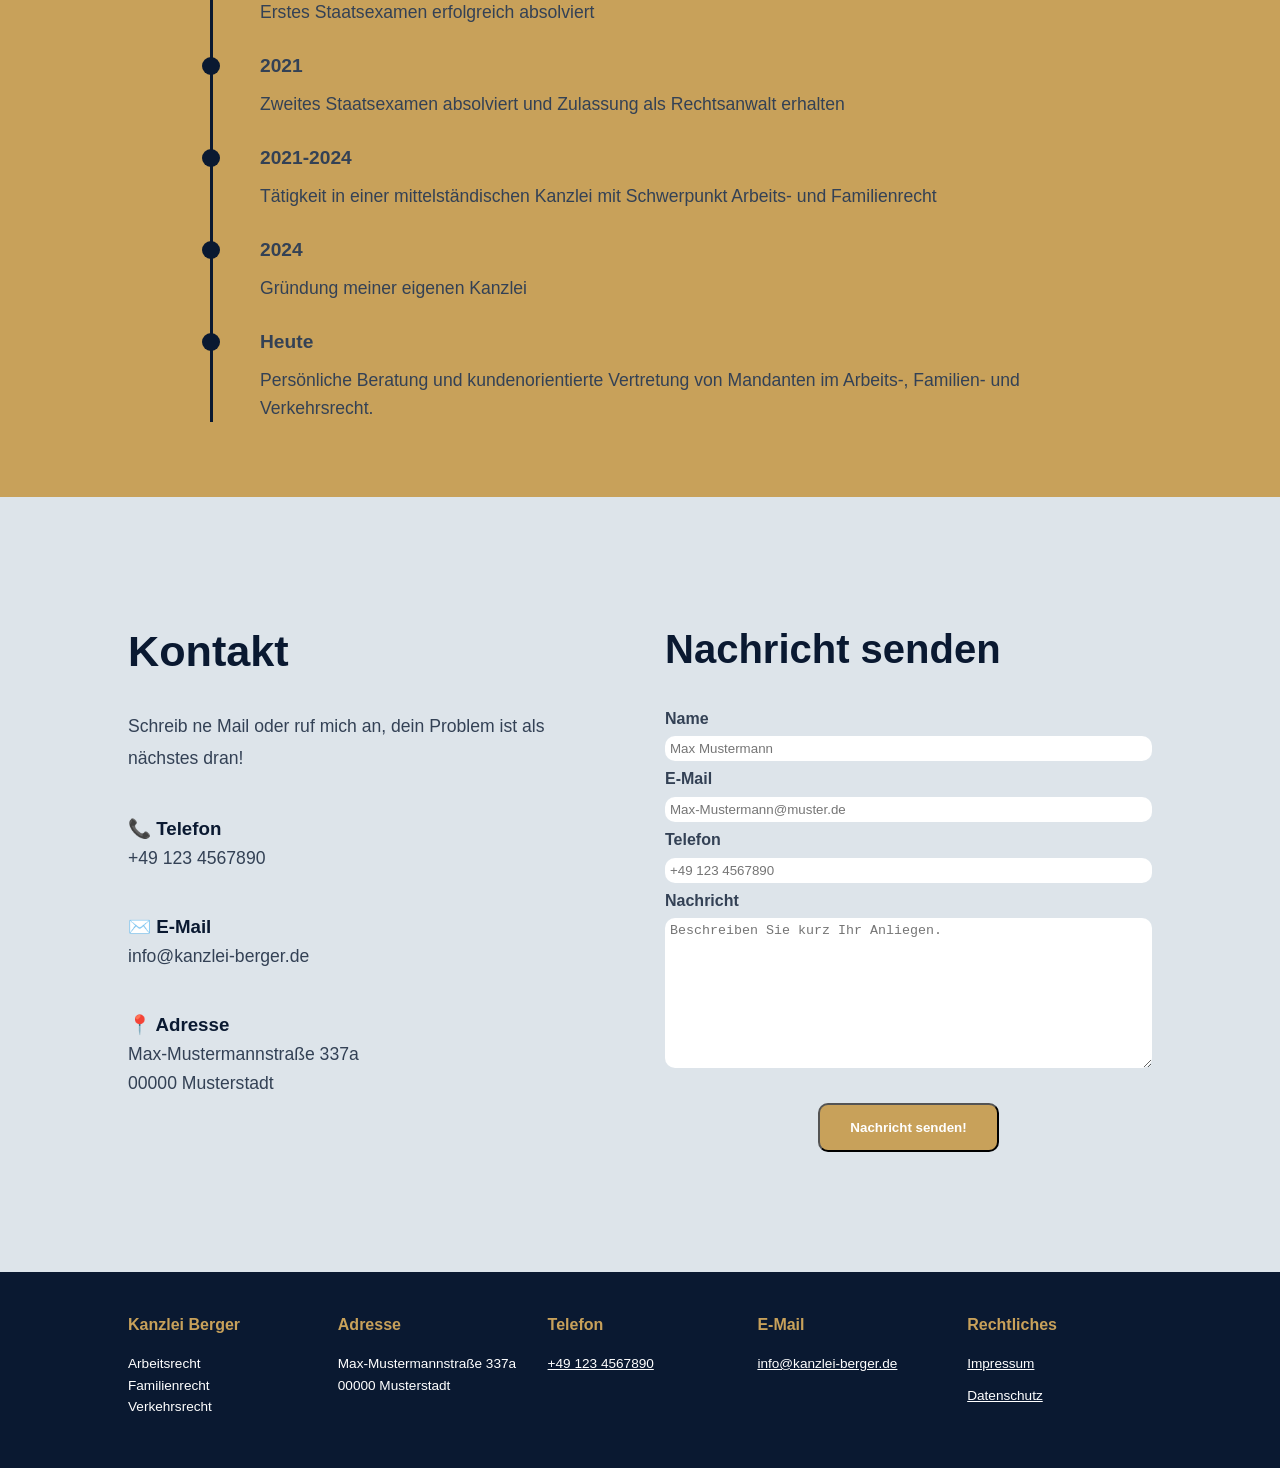
==== commit 32321445: "Update index.html" ====
--- a/index.html
+++ b/index.html
@@ -457,7 +457,15 @@
          </div>
 
 </footer>
-   
+
+<div class="image-modal">
+
+   <span class="close-modal">&times;</span>
+
+   <img class="modal-image" src="" alt="">
+
+</div>
+
 </body>
 
 </html>
--- a/assets/css/style.css
+++ b/assets/css/style.css
@@ -170,7 +170,7 @@
 
    text-decoration:none;
 
-   fone-weight:600;
+   font-weight:600;
 
 }
 
@@ -244,6 +244,8 @@
 
     max-width:1200px;
 
+    margin:auto; 
+
 }
 
 .hero-left{
@@ -936,6 +938,76 @@
 
 }
 
+.hamburger{
+
+   display:none;
+
+   background:none;
+
+   border:none;
+
+   font-size:2rem;
+
+   cursor:pointer;
+
+}
+
+.image-modal{
+
+   display:none;
+
+   position:fixed;
+
+   inset:0;
+
+   background:rgba(0,0,0,.85);
+
+   justify-content:center;
+
+   align-items:center;
+
+   z-index:9999;
+
+}
+
+.image-modal.active{
+
+   display:flex;
+
+}
+
+.modal-image{
+
+   max-width:90%;
+
+   max-height:90%;
+
+   border-radius:15px;
+
+}
+
+.close-modal{
+
+   position:absolute;
+
+   top:20px;
+
+   right:30px;
+
+   font-size:3rem;
+
+   color:white;
+
+   cursor:pointer;
+
+}
+
+.page-image img{
+
+   cursor:pointer;
+
+}
+
 /* ==========================
    RESPONSIVE
 ========================== */
@@ -944,54 +1016,46 @@
 
     .hero-grid{
 
-        grid-template-columns:1fr;
+      display:grid; 
+       
+      grid-template-columns:1fr;
+
+      gap:20px;
+
+      width:100%;
+
+      max-width:100%;
+
+      padding:0 10px;
 
     }
 
-    h1{
-
-        font-size:2.5rem;
+    .hero{
+
+        padding:50px 5px;
 
     }
 
-    .hero{
-
-        padding-top:50px;
+    .hero-left,
+    .hero-content{
+
+        text-align:center;
 
     }
 
-    .hero-left{
-
-        text-align:center;
-
-    }
-
    nav{
-
-         flex-direction:column;
-
-         gap:15px;
-
-         width:100%;
+         min-height:80px;
+      
+         display:flex;
+
+         justify-content:space-between;
+
+         align-items:center;
+
+         padding:0 20px;
 
       }
 
-   nav ul{
-         
-         flex-direction:column;
-         
-         align-items:center;
-
-         gap:10px;
-
-      }
-
-   header{
-
-         position:static;
-
-      }
-
    .about-section{
 
       grid-template-columns:1fr;
@@ -1010,7 +1074,7 @@
 
    }
 
-      .service-list{
+   .service-list{
 
       max-width:100%;
 
@@ -1024,4 +1088,81 @@
 
    }
 
-}
+   
+   .hamburger{
+
+      display:block;
+
+   }
+
+   .nav-links{
+
+      display:none;
+
+      flex-direction:column;
+
+      align-items:center;
+
+      gap:10px;
+
+      transition:all .3s ease;
+
+   }
+
+   .nav-links.active{
+
+      display:flex;
+
+      flex-direction:column;
+
+      align-items:center;
+
+      gap:15px;
+
+   }
+
+   .page-image{
+
+      display:flex;
+
+      justify-content:center;
+
+   }
+
+   .page-image img{
+
+      width:100%;
+
+      max-width:500px;
+
+   }
+
+   body{
+
+      overflow-x:hidden;
+
+   }
+
+   .nav-btn{
+
+      display:none;
+
+   }
+
+   .hero-left h1,
+   .hero-content h1{
+
+      font-size:2.25rem;
+
+   }
+
+   .logo{
+
+   font-size:0.9rem;
+   padding:8px 16px;
+
+}
+
+}
+
+
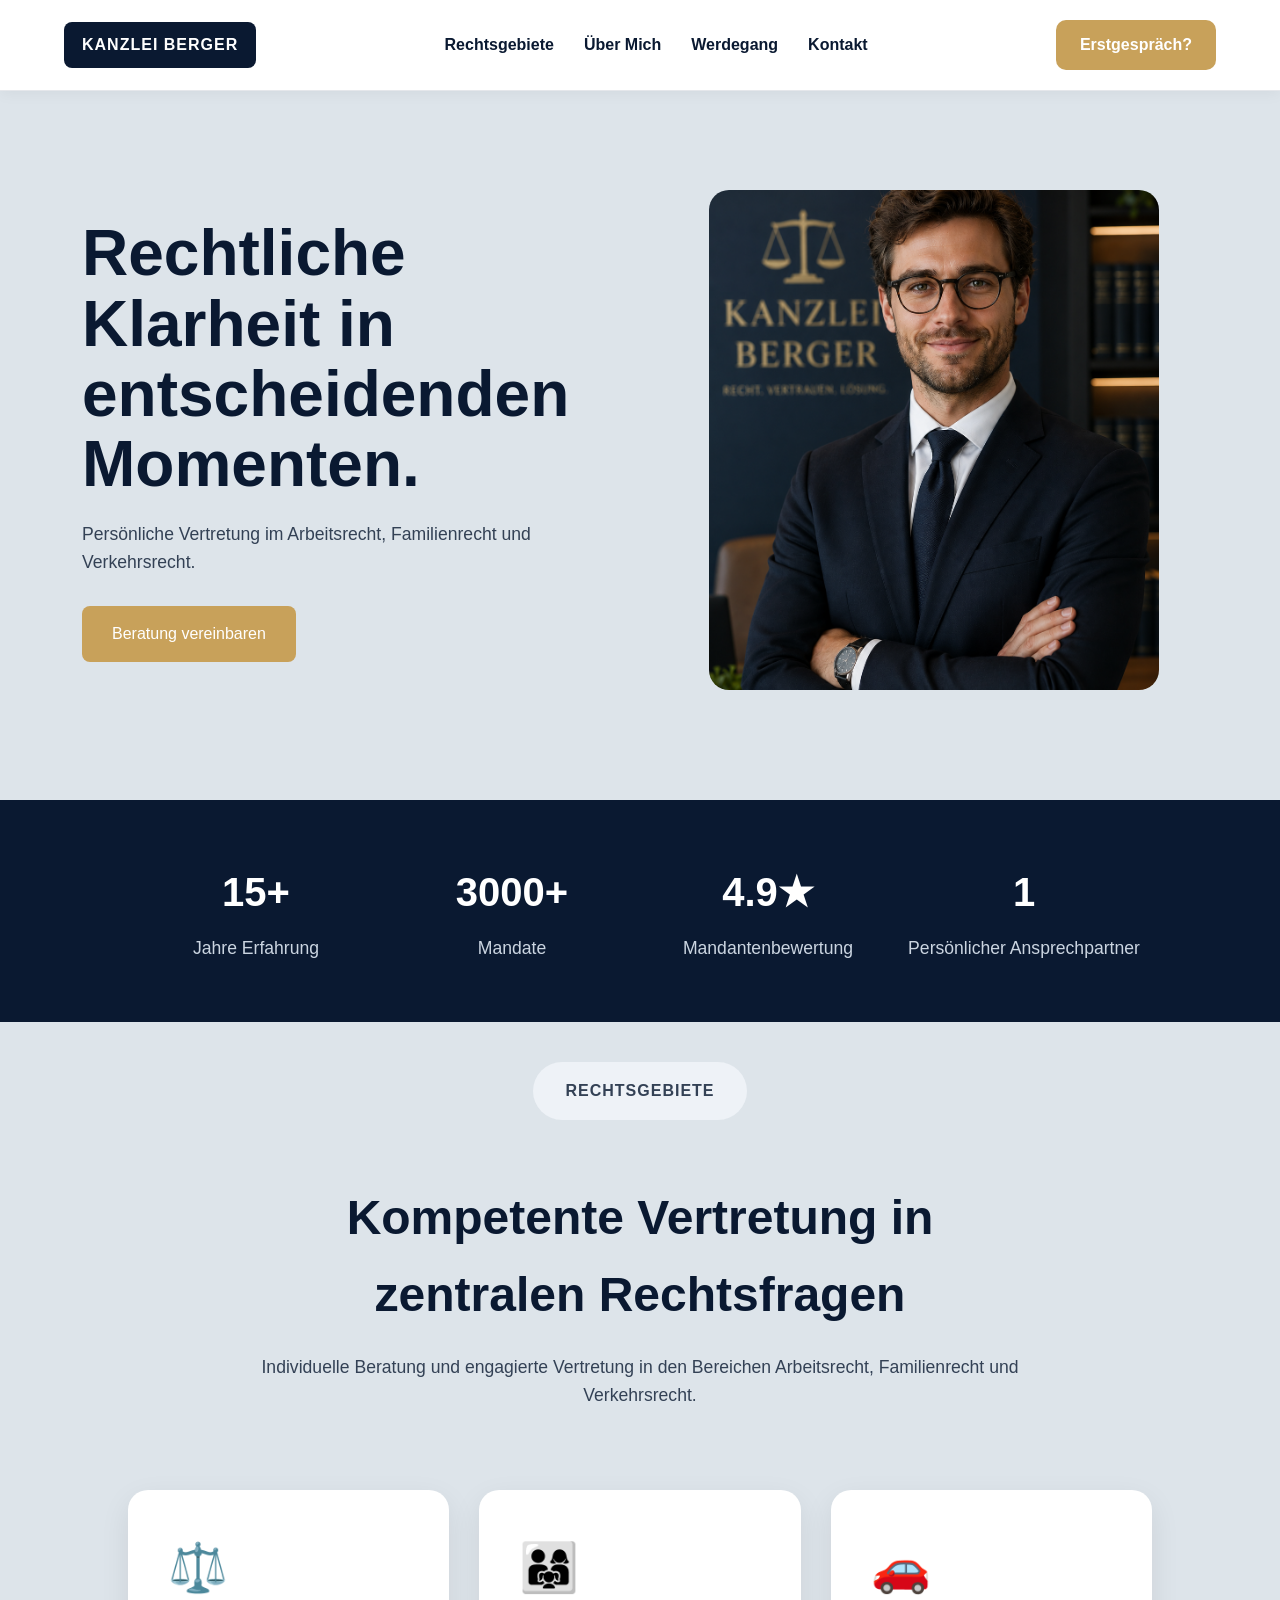
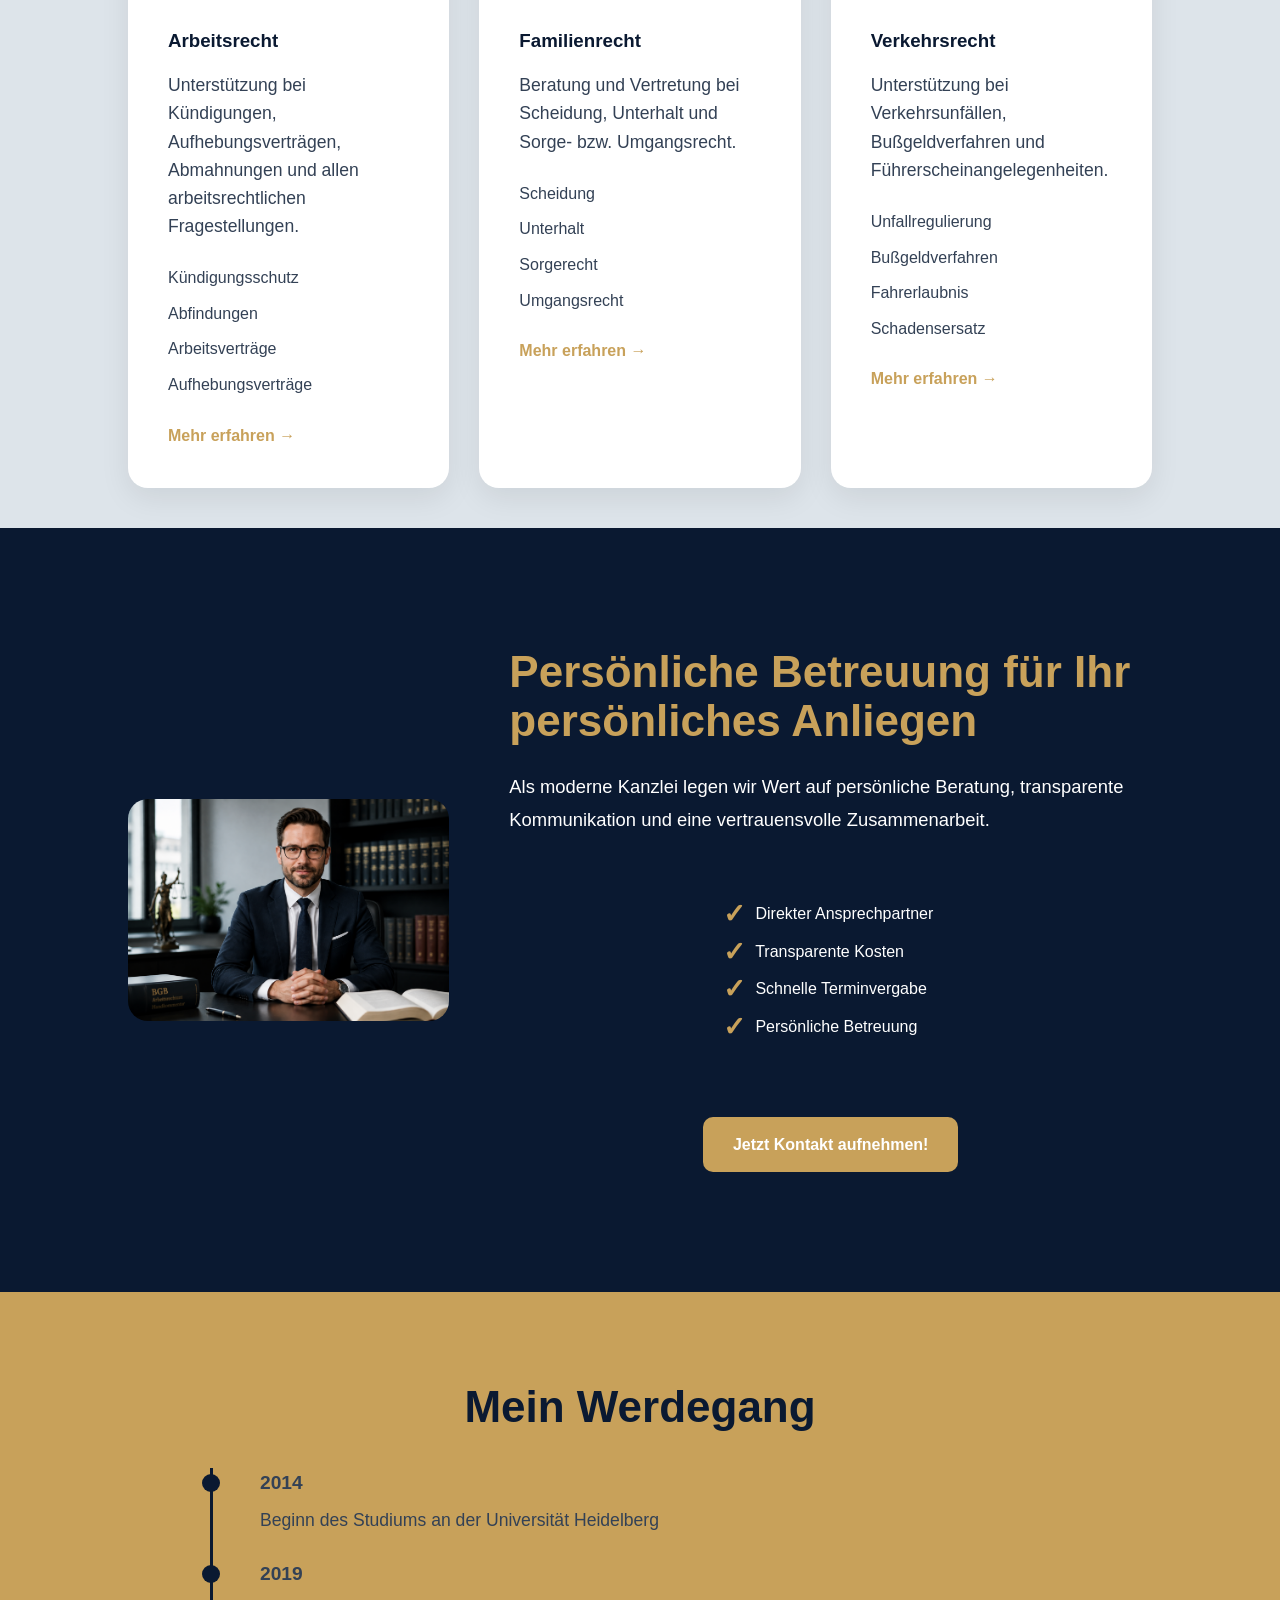
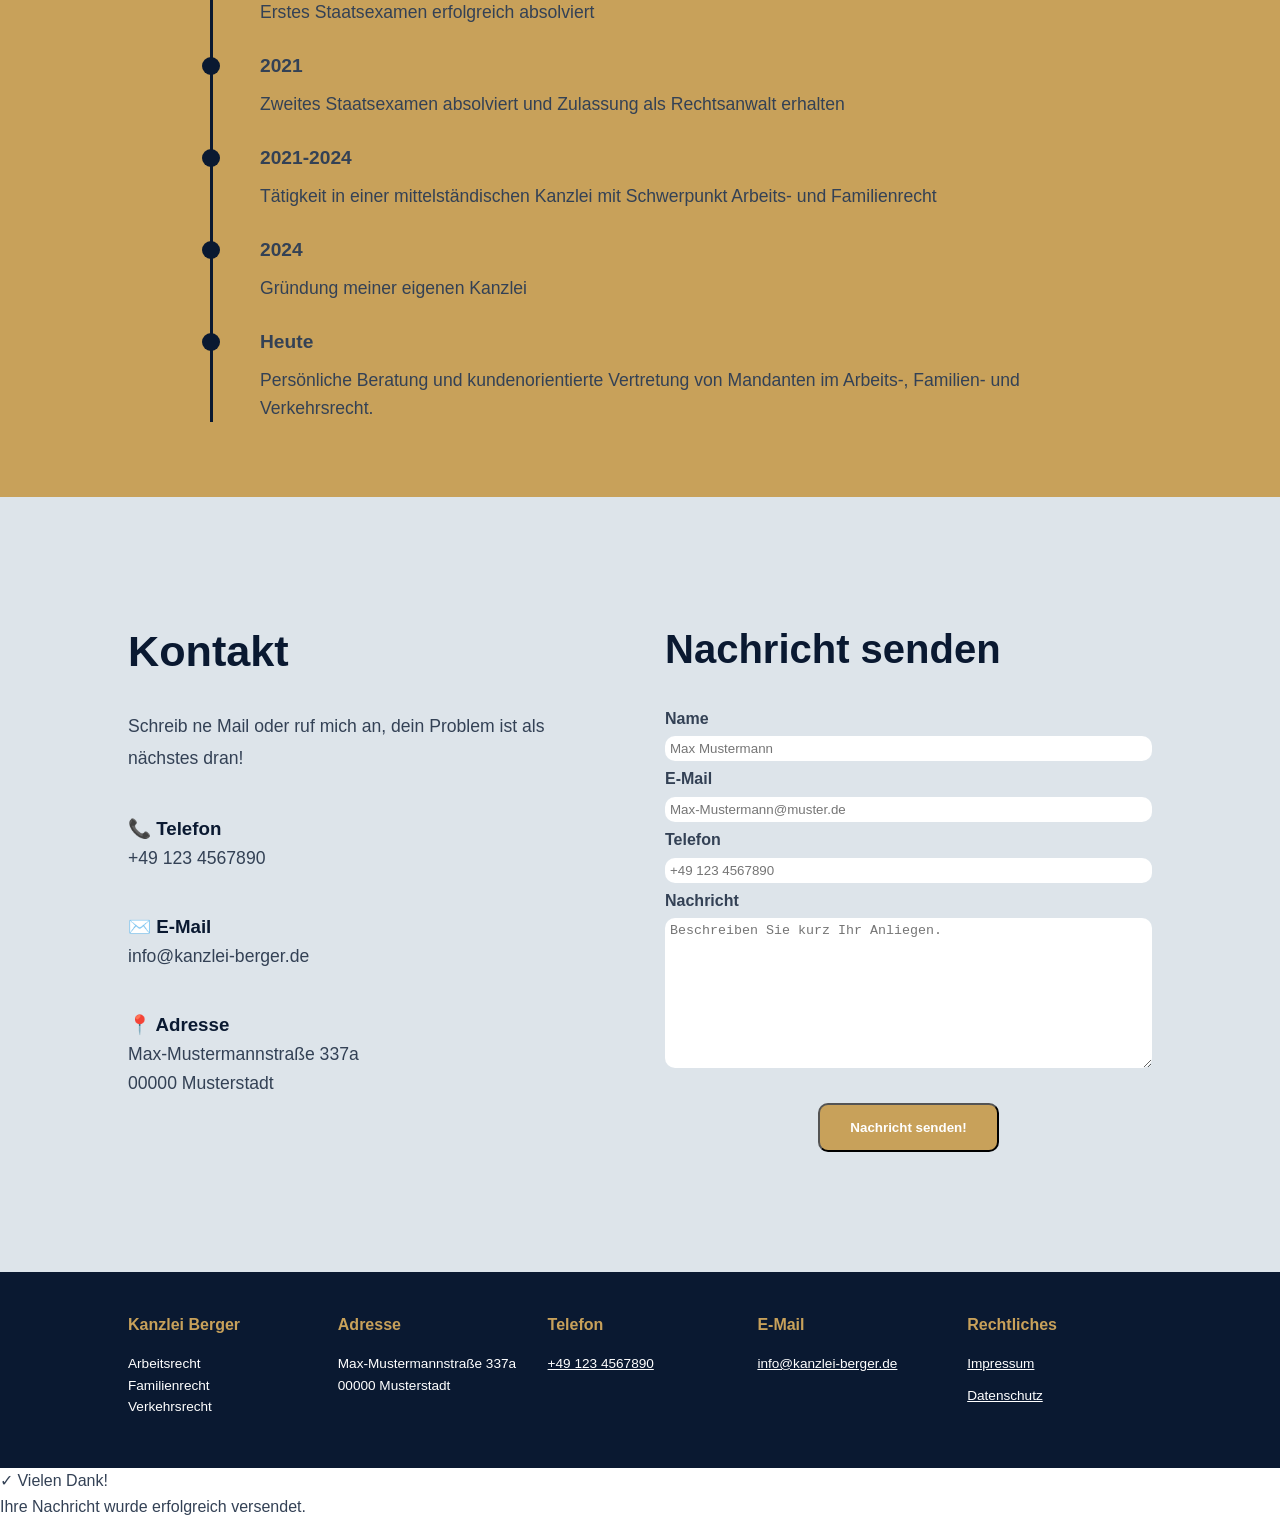
==== commit b1a40710: "Update index.html" ====
--- a/index.html
+++ b/index.html
@@ -359,7 +359,7 @@
 
       <h2>Nachricht senden</h2>
 
-                  <form action="https://formspree.io/f/xkoaqbzl" method="POST">
+                  <form id="contact-form" action="https://formspree.io/f/xkoaqbzl" method="POST">
 
                   <label for="name">Name</label>
             
@@ -466,6 +466,16 @@
 
 </div>
 
+<div class="success-popup">
+
+   ✓ Vielen Dank!
+
+   <br>
+
+   Ihre Nachricht wurde erfolgreich versendet.
+
+</div>
+
 </body>
 
 </html>
--- a/assets/css/style.css
+++ b/assets/css/style.css
@@ -954,7 +954,7 @@
 
 .image-modal{
 
-   display:none;
+   display:flex;
 
    position:fixed;
 
@@ -968,11 +968,21 @@
 
    z-index:9999;
 
+   opacity:0;
+
+   visibility:hidden;
+
+   transition:opacity .3s ease;
+
+   cursor:pointer;
+
 }
 
 .image-modal.active{
 
-   display:flex;
+   opacity:1;
+
+   visibility:visible;
 
 }
 
@@ -984,6 +994,18 @@
 
    border-radius:15px;
 
+   transform:scale(.9);
+
+   transition:transform .3s ease;
+
+   cursor:default;
+
+}
+
+.image-modal.active .modal-image{
+
+   transform:scale(1);
+
 }
 
 .close-modal{
@@ -1002,11 +1024,14 @@
 
 }
 
-.page-image img{
-
-   cursor:pointer;
-
-}
+.page-image img,
+.hero-portrait img,
+.about-image img{
+
+   cursor:zoom-in;
+
+}
+
 
 /* ==========================
    RESPONSIVE
@@ -1161,8 +1186,17 @@
    font-size:0.9rem;
    padding:8px 16px;
 
-}
-
-}
-
-
+   }
+
+   .close-modal{
+
+   top:10px;
+
+   right:20px;
+
+   font-size:2.5rem;
+
+   }
+
+}
+
